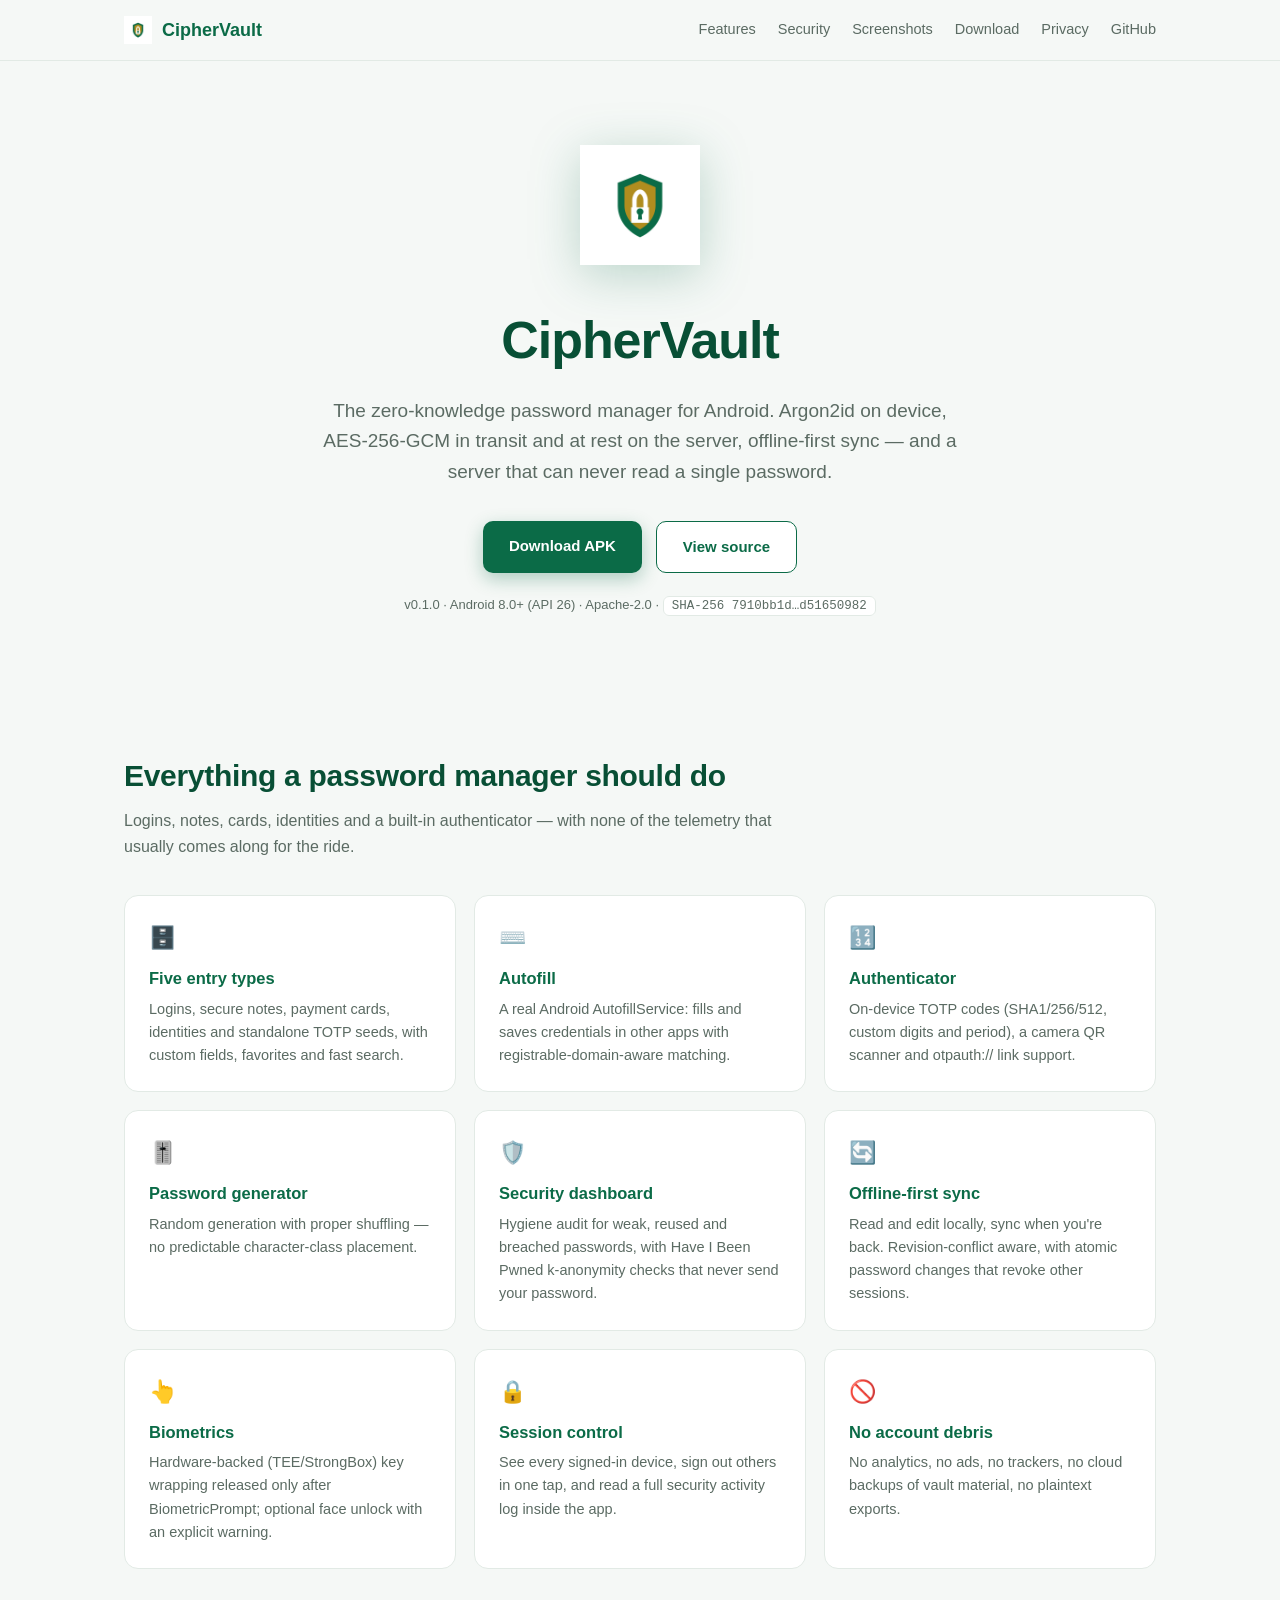
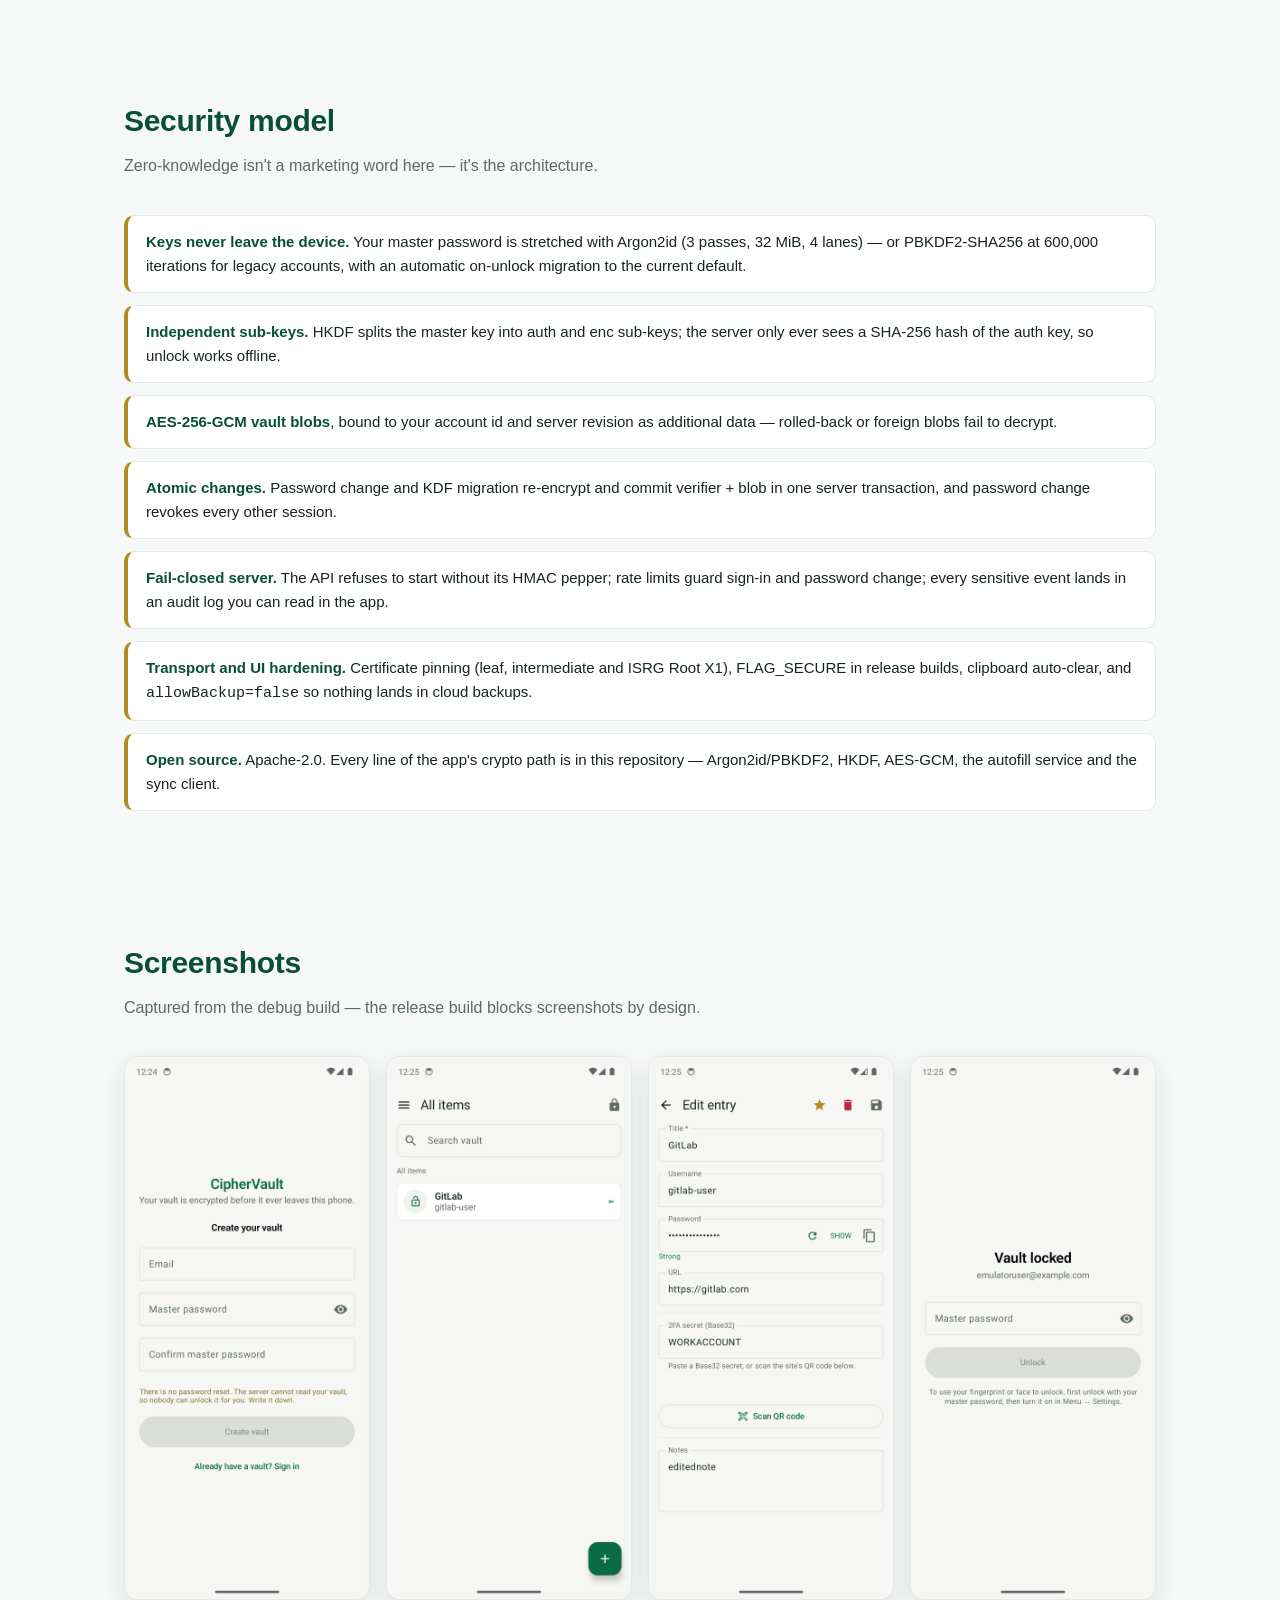
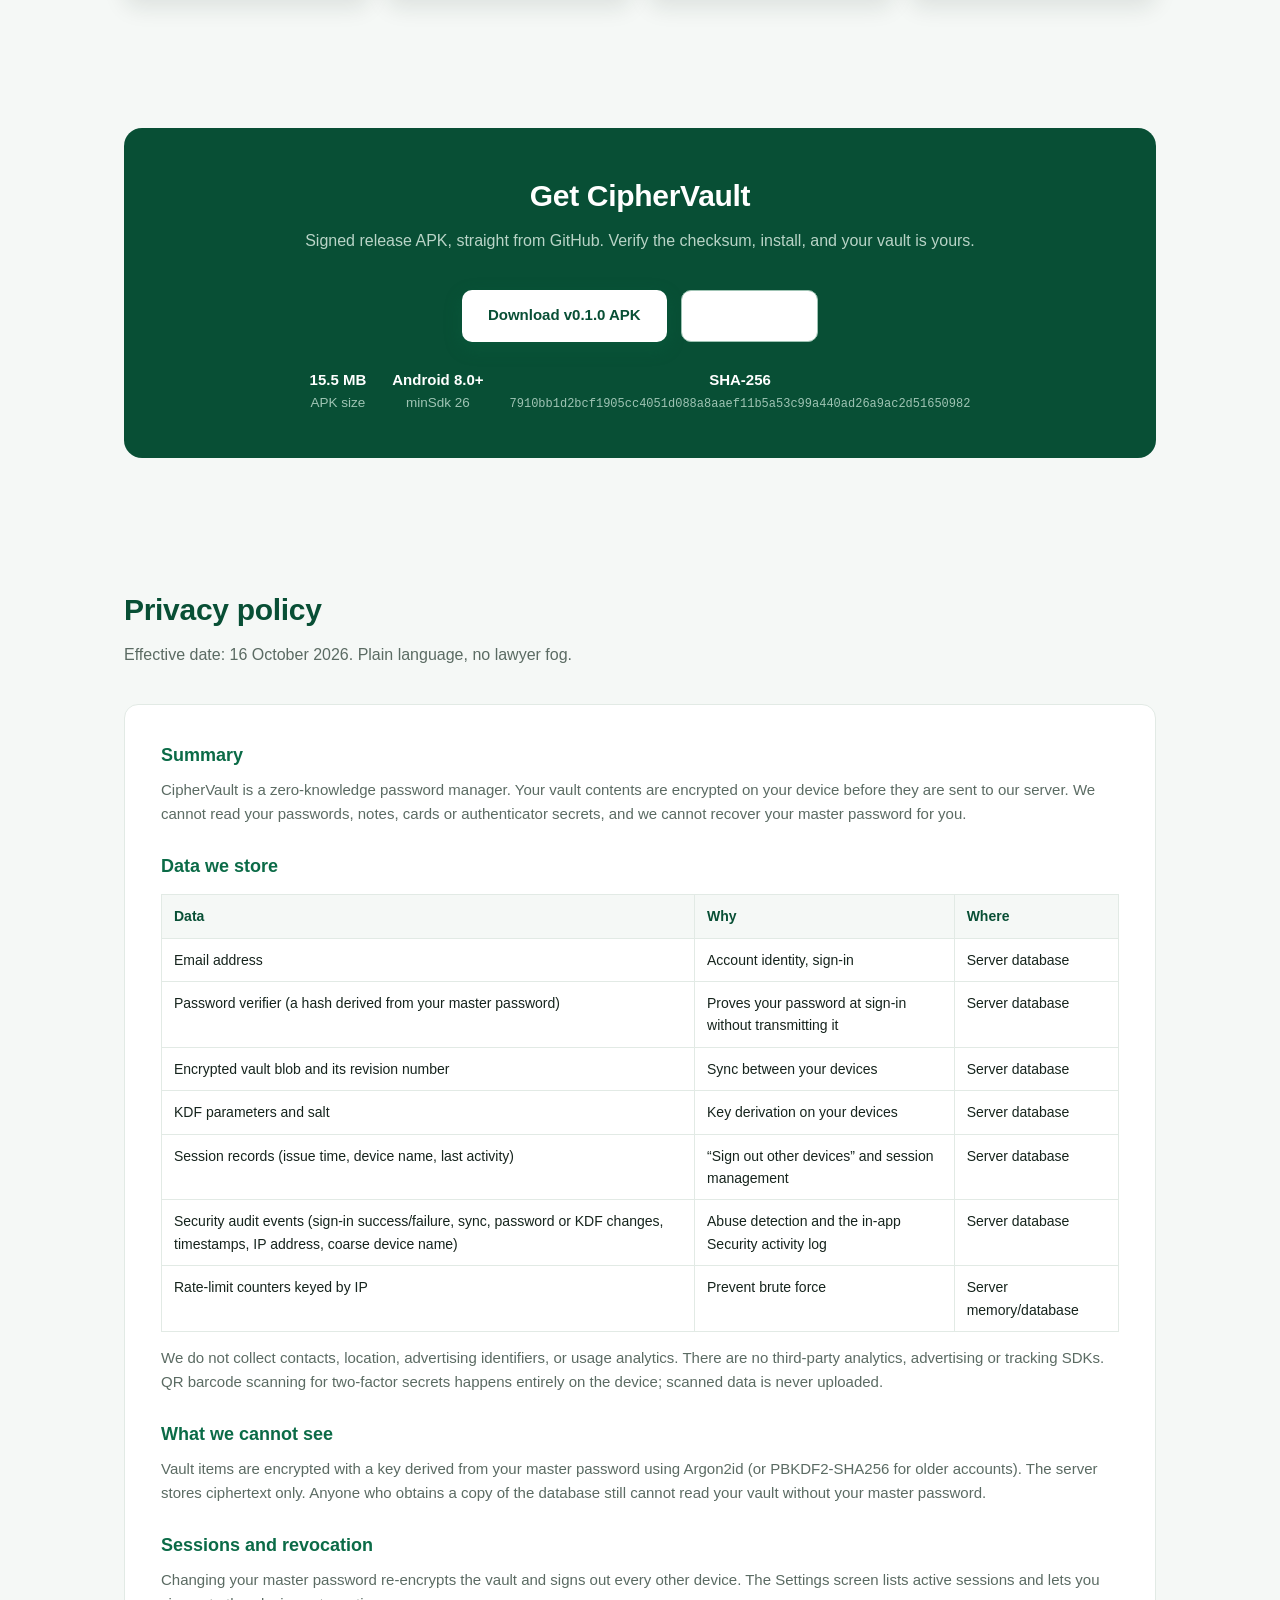
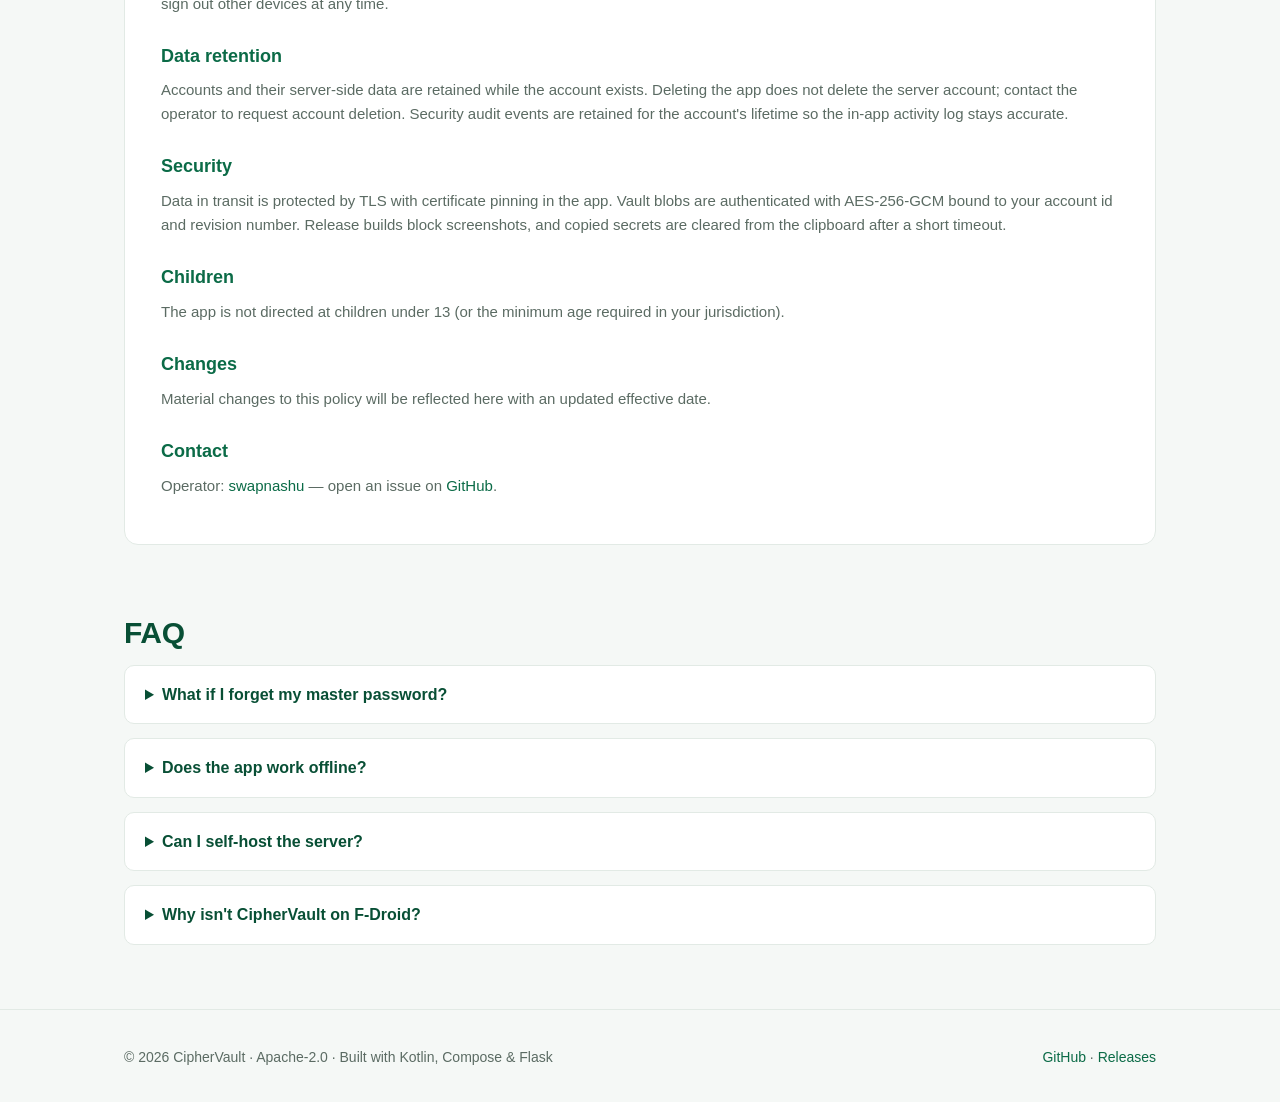
==== docs/index.html @ 3b617787 "CipherVault v0.1.0 — zero-knowledge password manager for Android (app source, store metadata, websit" ====
<!DOCTYPE html>
<html lang="en">
<head>
<meta charset="UTF-8">
<meta name="viewport" content="width=device-width, initial-scale=1.0">
<title>CipherVault — Zero-knowledge password manager</title>
<meta name="description" content="CipherVault is a zero-knowledge password manager for Android. Argon2id, AES-256-GCM, offline-first sync, TOTP authenticator and autofill. Open source, Apache-2.0.">
<style>
  :root{
    --green:#0B6B47; --green-dark:#084F35; --gold:#B08D1F;
    --ink:#16241D; --muted:#5B6B63; --bg:#F5F8F6; --card:#FFFFFF;
    --border:#E2EAE5; --radius:14px;
  }
  *{box-sizing:border-box;margin:0;padding:0}
  html{scroll-behavior:smooth}
  body{font-family:-apple-system,BlinkMacSystemFont,"Segoe UI",Roboto,Helvetica,Arial,sans-serif;
       color:var(--ink);background:var(--bg);line-height:1.6}
  a{color:var(--green);text-decoration:none}
  a:hover{text-decoration:underline}
  .wrap{max-width:1080px;margin:0 auto;padding:0 24px}

  nav{position:sticky;top:0;background:rgba(245,248,246,.92);backdrop-filter:blur(8px);
      border-bottom:1px solid var(--border);z-index:10}
  nav .wrap{display:flex;align-items:center;gap:28px;height:60px}
  nav .brand{display:flex;align-items:center;gap:10px;font-weight:700;color:var(--green);font-size:18px}
  nav .brand img{width:28px;height:28px}
  nav .links{display:flex;gap:22px;margin-left:auto;font-size:14.5px}
  nav .links a{color:var(--muted);font-weight:500}
  nav .links a:hover{color:var(--green);text-decoration:none}

  .hero{padding:84px 0 72px;text-align:center}
  .hero img.icon{width:120px;height:120px;margin-bottom:26px;filter:drop-shadow(0 10px 24px rgba(11,107,71,.25))}
  .hero h1{font-size:clamp(34px,5vw,52px);letter-spacing:-.02em;color:var(--green-dark);margin-bottom:14px}
  .hero p.lead{font-size:19px;color:var(--muted);max-width:640px;margin:0 auto 34px}
  .btns{display:flex;gap:14px;justify-content:center;flex-wrap:wrap}
  .btn{display:inline-block;padding:13px 26px;border-radius:10px;font-weight:600;font-size:15px}
  .btn:hover{text-decoration:none;transform:translateY(-1px)}
  .btn-primary{background:var(--green);color:#fff;box-shadow:0 6px 18px rgba(11,107,71,.30)}
  .btn-primary:hover{background:var(--green-dark)}
  .btn-ghost{background:#fff;color:var(--green);border:1.5px solid var(--green)}
  .badges{margin-top:22px;font-size:13px;color:var(--muted)}
  .badges code{background:#fff;border:1px solid var(--border);border-radius:6px;padding:2px 8px;font-size:12.5px}

  section{padding:64px 0}
  section h2{font-size:30px;letter-spacing:-.01em;margin-bottom:8px;color:var(--green-dark)}
  section .sub{color:var(--muted);margin-bottom:36px;max-width:680px}

  .grid{display:grid;grid-template-columns:repeat(auto-fit,minmax(280px,1fr));gap:18px}
  .card{background:var(--card);border:1px solid var(--border);border-radius:var(--radius);padding:24px}
  .card h3{font-size:16.5px;margin-bottom:6px;color:var(--green)}
  .card p{font-size:14.5px;color:var(--muted)}
  .card .ico{font-size:22px;margin-bottom:10px;display:block}

  .sec-list{list-style:none;display:grid;gap:12px}
  .sec-list li{background:var(--card);border:1px solid var(--border);border-left:4px solid var(--gold);
               border-radius:10px;padding:14px 18px;font-size:15px}
  .sec-list li strong{color:var(--green-dark)}

  .shots{display:grid;grid-template-columns:repeat(auto-fit,minmax(200px,1fr));gap:16px}
  .shots img{width:100%;border-radius:var(--radius);border:1px solid var(--border);
             box-shadow:0 8px 22px rgba(22,36,29,.10);background:#fff}

  .dl{background:var(--green-dark);color:#EAF4EF;border-radius:18px;padding:44px;text-align:center}
  .dl h2{color:#fff}
  .dl .sub{color:#B9D4C7;margin-left:auto;margin-right:auto}
  .dl .meta{display:flex;gap:26px;justify-content:center;flex-wrap:wrap;margin-top:26px;
            font-size:13.5px;color:#9FC4B4}
  .dl .meta b{display:block;color:#fff;font-size:15px}
  .dl code{word-break:break-all;font-size:12px;color:#9FC4B4}

  .privacy{background:var(--card);border:1px solid var(--border);border-radius:var(--radius);
           padding:36px;font-size:15px}
  .privacy h3{color:var(--green);margin:26px 0 8px;font-size:18px}
  .privacy h3:first-child{margin-top:0}
  .privacy p{color:var(--muted);margin-bottom:10px}
  .privacy table{width:100%;border-collapse:collapse;margin:14px 0;font-size:14px}
  .privacy th,.privacy td{border:1px solid var(--border);padding:10px 12px;text-align:left;vertical-align:top}
  .privacy th{background:var(--bg);color:var(--green-dark)}

  .faq{display:grid;gap:14px}
  .faq details{background:var(--card);border:1px solid var(--border);border-radius:10px;padding:16px 20px}
  .faq summary{font-weight:600;cursor:pointer;color:var(--green-dark)}
  .faq p{margin-top:10px;color:var(--muted);font-size:14.5px}

  footer{border-top:1px solid var(--border);padding:36px 0;font-size:14px;color:var(--muted)}
  footer .wrap{display:flex;flex-wrap:wrap;gap:12px;align-items:center;justify-content:space-between}
</style>
</head>
<body>

<nav>
  <div class="wrap">
    <a class="brand" href="#top"><img src="images/icon.png" alt="">CipherVault</a>
    <div class="links">
      <a href="#features">Features</a>
      <a href="#security">Security</a>
      <a href="#screenshots">Screenshots</a>
      <a href="#download">Download</a>
      <a href="#privacy">Privacy</a>
      <a href="https://github.com/swapnashu/ciphervault">GitHub</a>
    </div>
  </div>
</nav>

<header class="hero" id="top">
  <div class="wrap">
    <img class="icon" src="images/icon.png" alt="CipherVault icon">
    <h1>CipherVault</h1>
    <p class="lead">The zero-knowledge password manager for Android.
    Argon2id on device, AES-256-GCM in transit and at rest on the server,
    offline-first sync — and a server that can never read a single password.</p>
    <div class="btns">
      <a class="btn btn-primary" href="https://github.com/swapnashu/ciphervault/releases/latest">Download APK</a>
      <a class="btn btn-ghost" href="https://github.com/swapnashu/ciphervault">View source</a>
    </div>
    <p class="badges">v0.1.0 · Android 8.0+ (API 26) · Apache-2.0 ·
      <code>SHA-256 7910bb1d…d51650982</code></p>
  </div>
</header>

<section id="features">
  <div class="wrap">
    <h2>Everything a password manager should do</h2>
    <p class="sub">Logins, notes, cards, identities and a built-in authenticator —
    with none of the telemetry that usually comes along for the ride.</p>
    <div class="grid">
      <div class="card"><span class="ico">🗄️</span><h3>Five entry types</h3>
        <p>Logins, secure notes, payment cards, identities and standalone TOTP seeds, with custom fields, favorites and fast search.</p></div>
      <div class="card"><span class="ico">⌨️</span><h3>Autofill</h3>
        <p>A real Android AutofillService: fills and saves credentials in other apps with registrable-domain-aware matching.</p></div>
      <div class="card"><span class="ico">🔢</span><h3>Authenticator</h3>
        <p>On-device TOTP codes (SHA1/256/512, custom digits and period), a camera QR scanner and otpauth:// link support.</p></div>
      <div class="card"><span class="ico">🎚️</span><h3>Password generator</h3>
        <p>Random generation with proper shuffling — no predictable character-class placement.</p></div>
      <div class="card"><span class="ico">🛡️</span><h3>Security dashboard</h3>
        <p>Hygiene audit for weak, reused and breached passwords, with Have I Been Pwned k-anonymity checks that never send your password.</p></div>
      <div class="card"><span class="ico">🔄</span><h3>Offline-first sync</h3>
        <p>Read and edit locally, sync when you're back. Revision-conflict aware, with atomic password changes that revoke other sessions.</p></div>
      <div class="card"><span class="ico">👆</span><h3>Biometrics</h3>
        <p>Hardware-backed (TEE/StrongBox) key wrapping released only after BiometricPrompt; optional face unlock with an explicit warning.</p></div>
      <div class="card"><span class="ico">🔒</span><h3>Session control</h3>
        <p>See every signed-in device, sign out others in one tap, and read a full security activity log inside the app.</p></div>
      <div class="card"><span class="ico">🚫</span><h3>No account debris</h3>
        <p>No analytics, no ads, no trackers, no cloud backups of vault material, no plaintext exports.</p></div>
    </div>
  </div>
</section>

<section id="security">
  <div class="wrap">
    <h2>Security model</h2>
    <p class="sub">Zero-knowledge isn't a marketing word here — it's the architecture.</p>
    <ul class="sec-list">
      <li><strong>Keys never leave the device.</strong> Your master password is stretched with Argon2id (3 passes, 32&nbsp;MiB, 4 lanes) — or PBKDF2-SHA256 at 600,000 iterations for legacy accounts, with an automatic on-unlock migration to the current default.</li>
      <li><strong>Independent sub-keys.</strong> HKDF splits the master key into auth and enc sub-keys; the server only ever sees a SHA-256 hash of the auth key, so unlock works offline.</li>
      <li><strong>AES-256-GCM vault blobs</strong>, bound to your account id and server revision as additional data — rolled-back or foreign blobs fail to decrypt.</li>
      <li><strong>Atomic changes.</strong> Password change and KDF migration re-encrypt and commit verifier + blob in one server transaction, and password change revokes every other session.</li>
      <li><strong>Fail-closed server.</strong> The API refuses to start without its HMAC pepper; rate limits guard sign-in and password change; every sensitive event lands in an audit log you can read in the app.</li>
      <li><strong>Transport and UI hardening.</strong> Certificate pinning (leaf, intermediate and ISRG Root X1), FLAG_SECURE in release builds, clipboard auto-clear, and <code>allowBackup=false</code> so nothing lands in cloud backups.</li>
      <li><strong>Open source.</strong> Apache-2.0. Every line of the app's crypto path is in
      this repository — Argon2id/PBKDF2, HKDF, AES-GCM, the autofill service and the sync client.</li>
    </ul>
  </div>
</section>

<section id="screenshots">
  <div class="wrap">
    <h2>Screenshots</h2>
    <p class="sub">Captured from the debug build — the release build blocks screenshots by design.</p>
    <div class="shots">
      <img src="images/shot-1.png" alt="Vault list">
      <img src="images/shot-2.png" alt="Entry editor">
      <img src="images/shot-3.png" alt="Authenticator">
      <img src="images/shot-4.png" alt="Security dashboard">
    </div>
  </div>
</section>

<section id="download">
  <div class="wrap">
    <div class="dl">
      <h2>Get CipherVault</h2>
      <p class="sub">Signed release APK, straight from GitHub. Verify the checksum, install, and your vault is yours.</p>
      <div class="btns">
        <a class="btn btn-primary" style="background:#fff;color:var(--green-dark)"
           href="https://github.com/swapnashu/ciphervault/releases/latest/download/CipherVault-0.1.0-release.apk">Download v0.1.0 APK</a>
        <a class="btn btn-ghost" style="border-color:#9FC4B4;color:#fff"
           href="https://github.com/swapnashu/ciphervault/releases">All releases</a>
      </div>
      <div class="meta">
        <div><b>15.5 MB</b>APK size</div>
        <div><b>Android 8.0+</b>minSdk 26</div>
        <div><b>SHA-256</b><code>7910bb1d2bcf1905cc4051d088a8aaef11b5a53c99a440ad26a9ac2d51650982</code></div>
      </div>
    </div>
  </div>
</section>

<section id="privacy">
  <div class="wrap">
    <h2>Privacy policy</h2>
    <p class="sub">Effective date: 16 October 2026. Plain language, no lawyer fog.</p>
    <div class="privacy">
      <h3>Summary</h3>
      <p>CipherVault is a zero-knowledge password manager. Your vault contents are encrypted on your
      device before they are sent to our server. We cannot read your passwords, notes, cards or
      authenticator secrets, and we cannot recover your master password for you.</p>

      <h3>Data we store</h3>
      <table>
        <tr><th>Data</th><th>Why</th><th>Where</th></tr>
        <tr><td>Email address</td><td>Account identity, sign-in</td><td>Server database</td></tr>
        <tr><td>Password verifier (a hash derived from your master password)</td><td>Proves your password at sign-in without transmitting it</td><td>Server database</td></tr>
        <tr><td>Encrypted vault blob and its revision number</td><td>Sync between your devices</td><td>Server database</td></tr>
        <tr><td>KDF parameters and salt</td><td>Key derivation on your devices</td><td>Server database</td></tr>
        <tr><td>Session records (issue time, device name, last activity)</td><td>“Sign out other devices” and session management</td><td>Server database</td></tr>
        <tr><td>Security audit events (sign-in success/failure, sync, password or KDF changes, timestamps, IP address, coarse device name)</td><td>Abuse detection and the in-app Security activity log</td><td>Server database</td></tr>
        <tr><td>Rate-limit counters keyed by IP</td><td>Prevent brute force</td><td>Server memory/database</td></tr>
      </table>
      <p>We do not collect contacts, location, advertising identifiers, or usage analytics. There are
      no third-party analytics, advertising or tracking SDKs. QR barcode scanning for two-factor
      secrets happens entirely on the device; scanned data is never uploaded.</p>

      <h3>What we cannot see</h3>
      <p>Vault items are encrypted with a key derived from your master password using Argon2id (or
      PBKDF2-SHA256 for older accounts). The server stores ciphertext only. Anyone who obtains a copy
      of the database still cannot read your vault without your master password.</p>

      <h3>Sessions and revocation</h3>
      <p>Changing your master password re-encrypts the vault and signs out every other device. The
      Settings screen lists active sessions and lets you sign out other devices at any time.</p>

      <h3>Data retention</h3>
      <p>Accounts and their server-side data are retained while the account exists. Deleting the app
      does not delete the server account; contact the operator to request account deletion. Security
      audit events are retained for the account's lifetime so the in-app activity log stays accurate.</p>

      <h3>Security</h3>
      <p>Data in transit is protected by TLS with certificate pinning in the app. Vault blobs are
      authenticated with AES-256-GCM bound to your account id and revision number. Release builds
      block screenshots, and copied secrets are cleared from the clipboard after a short timeout.</p>

      <h3>Children</h3>
      <p>The app is not directed at children under 13 (or the minimum age required in your jurisdiction).</p>

      <h3>Changes</h3>
      <p>Material changes to this policy will be reflected here with an updated effective date.</p>

      <h3>Contact</h3>
      <p>Operator: <a href="https://github.com/swapnashu">swapnashu</a> —
      open an issue on <a href="https://github.com/swapnashu/ciphervault">GitHub</a>.</p>
    </div>
  </div>
</section>

<section id="faq" style="padding-top:0">
  <div class="wrap">
    <h2>FAQ</h2>
    <div class="faq">
      <details>
        <summary>What if I forget my master password?</summary>
        <p>Nobody can recover it — including us. That is the direct consequence of a server that
        cannot decrypt your vault. Write your master password down and store it somewhere physical.</p>
      </details>
      <details>
        <summary>Does the app work offline?</summary>
        <p>Yes. Unlocking and reading your vault are fully offline; changes sync when you're back online.</p>
      </details>
      <details>
        <summary>Can I self-host the server?</summary>
        <p>The Android app is fully open source in this repository. Hosted accounts use the
        CipherVault sync API operated by the project; the app talks to any compatible endpoint.</p>
      </details>
      <details>
        <summary>Why isn't CipherVault on F-Droid?</summary>
        <p>F-Droid's anti-features policy rejects the ML Kit on-device barcode model used for QR
        scanning. The core vault contains no third-party SDKs.</p>
      </details>
    </div>
  </div>
</section>

<footer>
  <div class="wrap">
    <span>© 2026 CipherVault · Apache-2.0 · Built with Kotlin, Compose &amp; Flask</span>
    <span><a href="https://github.com/swapnashu/ciphervault">GitHub</a> ·
          <a href="https://github.com/swapnashu/ciphervault/releases">Releases</a></span>
  </div>
</footer>

</body>
</html>
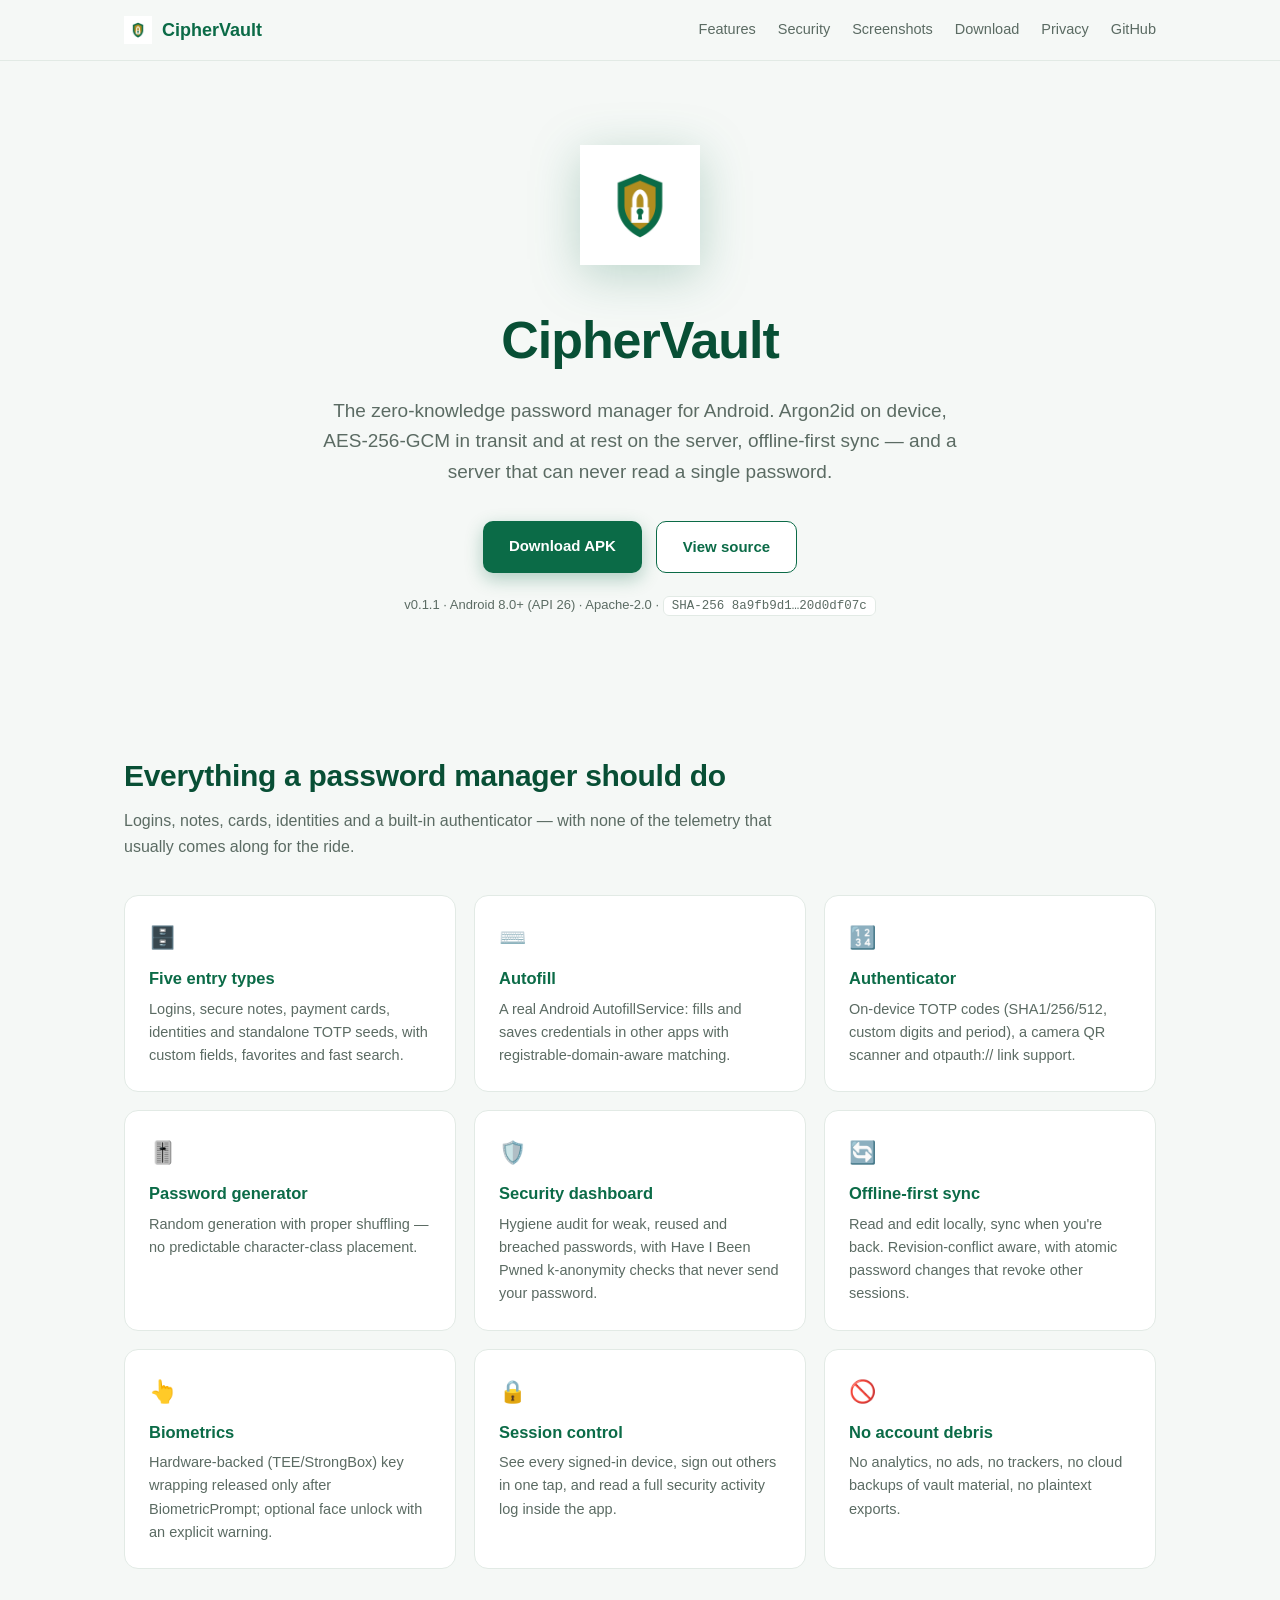
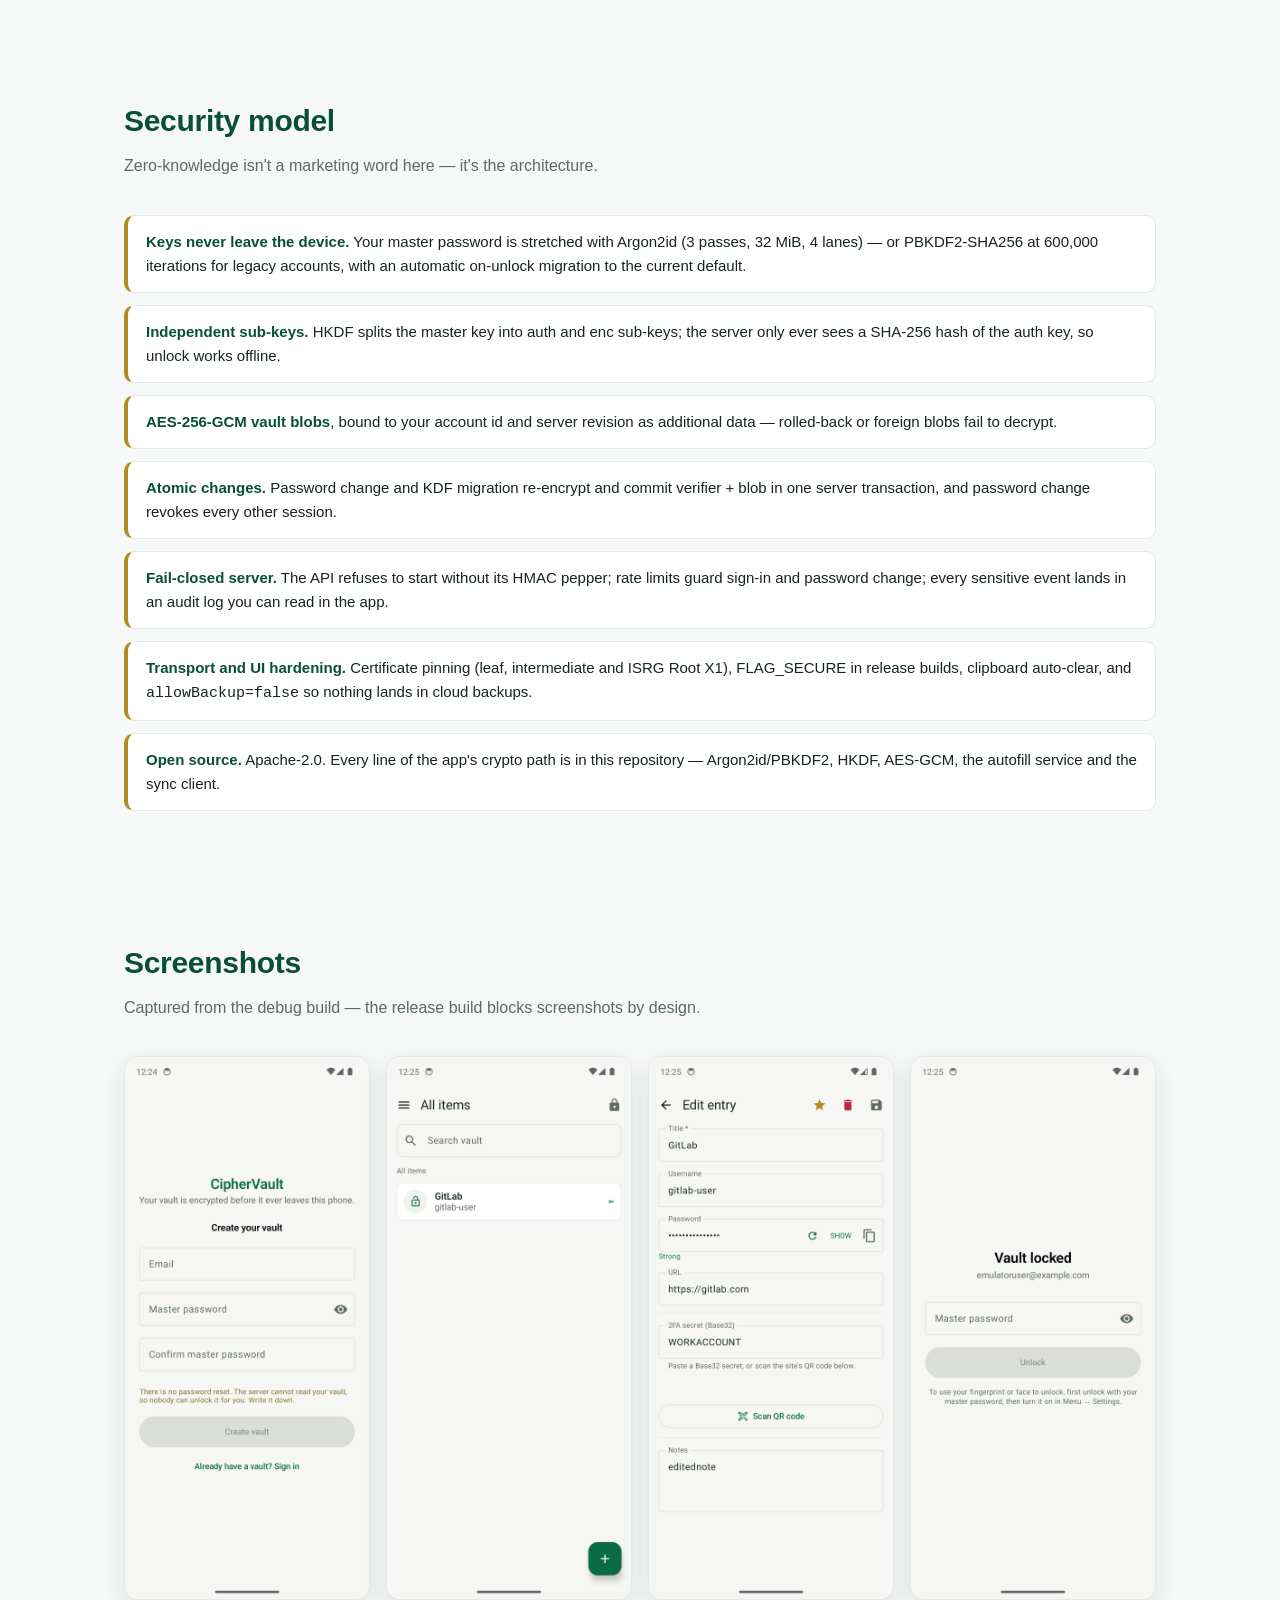
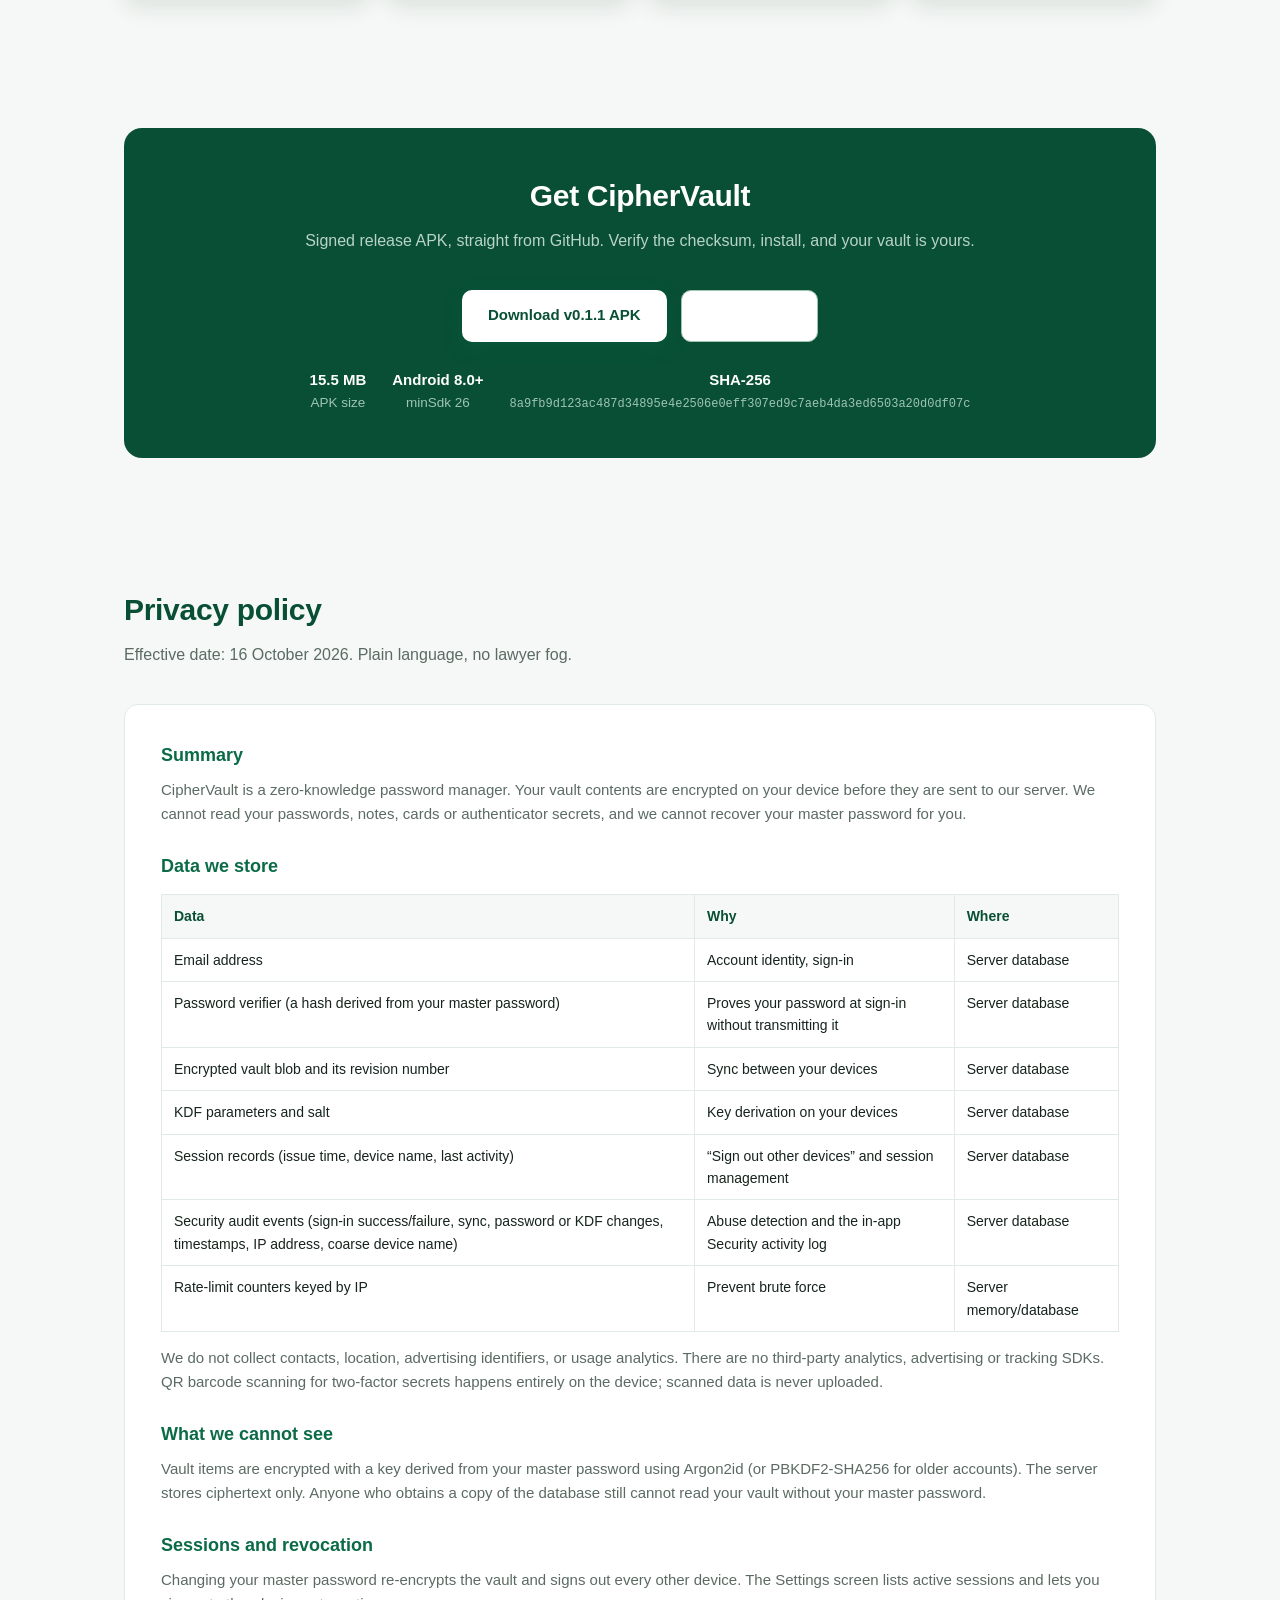
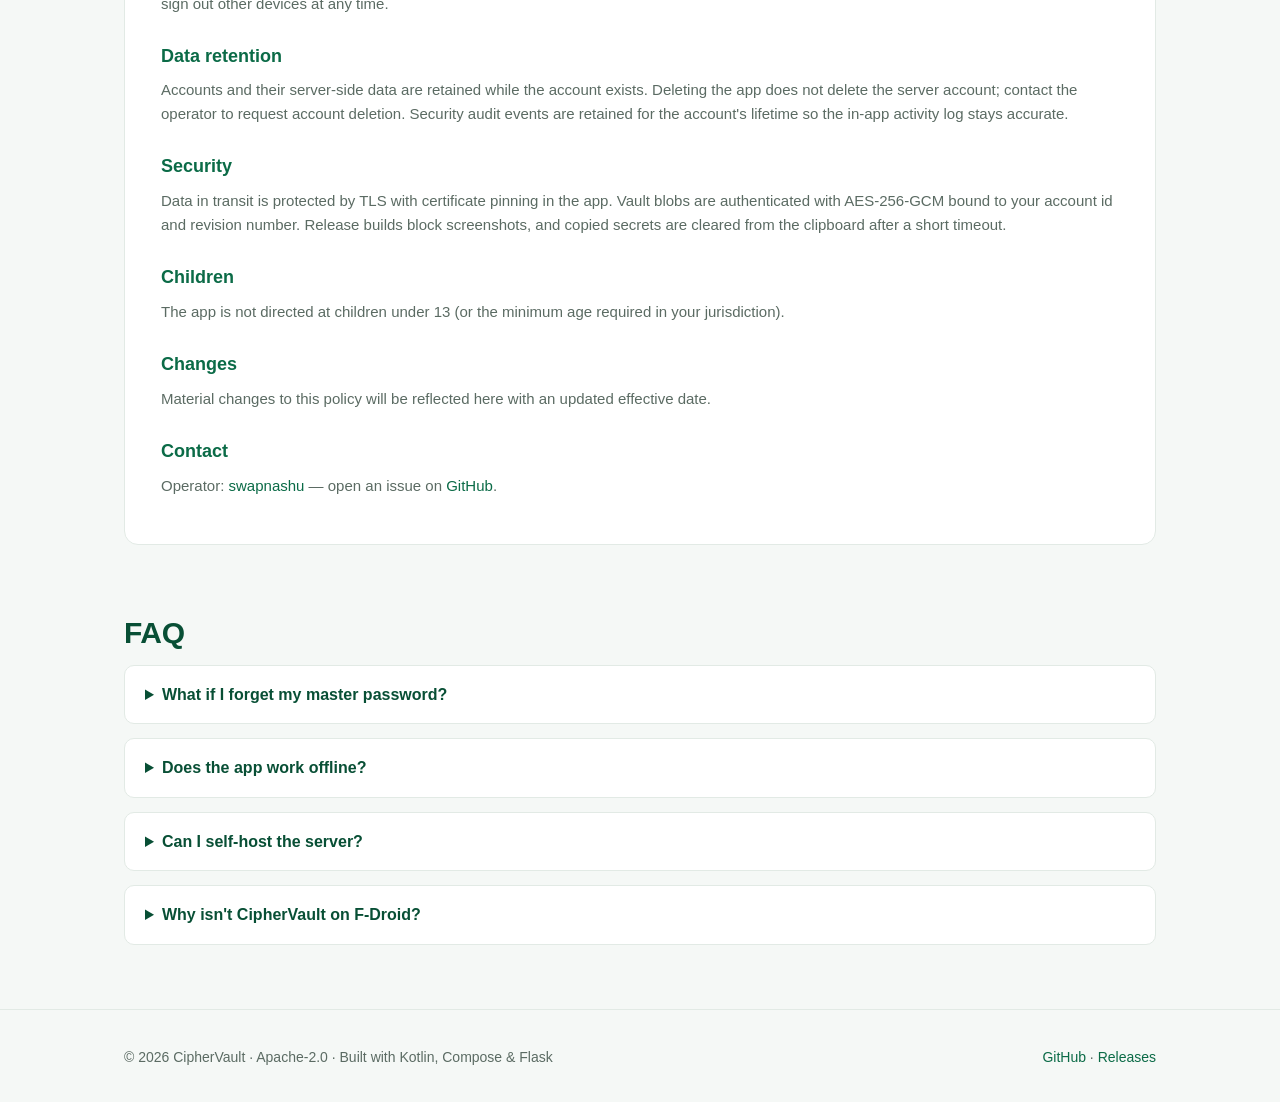
==== commit abce94d4: "v0.1.1: register with PBKDF2 defaults against pre-Argon2 servers New registrations probed /health fi" ====
--- a/docs/index.html
+++ b/docs/index.html
@@ -113,8 +113,8 @@
       <a class="btn btn-primary" href="https://github.com/swapnashu/ciphervault/releases/latest">Download APK</a>
       <a class="btn btn-ghost" href="https://github.com/swapnashu/ciphervault">View source</a>
     </div>
-    <p class="badges">v0.1.0 · Android 8.0+ (API 26) · Apache-2.0 ·
-      <code>SHA-256 7910bb1d…d51650982</code></p>
+    <p class="badges">v0.1.1 · Android 8.0+ (API 26) · Apache-2.0 ·
+      <code>SHA-256 8a9fb9d1…20d0df07c</code></p>
   </div>
 </header>
 
@@ -183,14 +183,14 @@
       <p class="sub">Signed release APK, straight from GitHub. Verify the checksum, install, and your vault is yours.</p>
       <div class="btns">
         <a class="btn btn-primary" style="background:#fff;color:var(--green-dark)"
-           href="https://github.com/swapnashu/ciphervault/releases/latest/download/CipherVault-0.1.0-release.apk">Download v0.1.0 APK</a>
+           href="https://github.com/swapnashu/ciphervault/releases/latest/download/CipherVault-0.1.1-release.apk">Download v0.1.1 APK</a>
         <a class="btn btn-ghost" style="border-color:#9FC4B4;color:#fff"
            href="https://github.com/swapnashu/ciphervault/releases">All releases</a>
       </div>
       <div class="meta">
         <div><b>15.5 MB</b>APK size</div>
         <div><b>Android 8.0+</b>minSdk 26</div>
-        <div><b>SHA-256</b><code>7910bb1d2bcf1905cc4051d088a8aaef11b5a53c99a440ad26a9ac2d51650982</code></div>
+        <div><b>SHA-256</b><code>8a9fb9d123ac487d34895e4e2506e0eff307ed9c7aeb4da3ed6503a20d0df07c</code></div>
       </div>
     </div>
   </div>
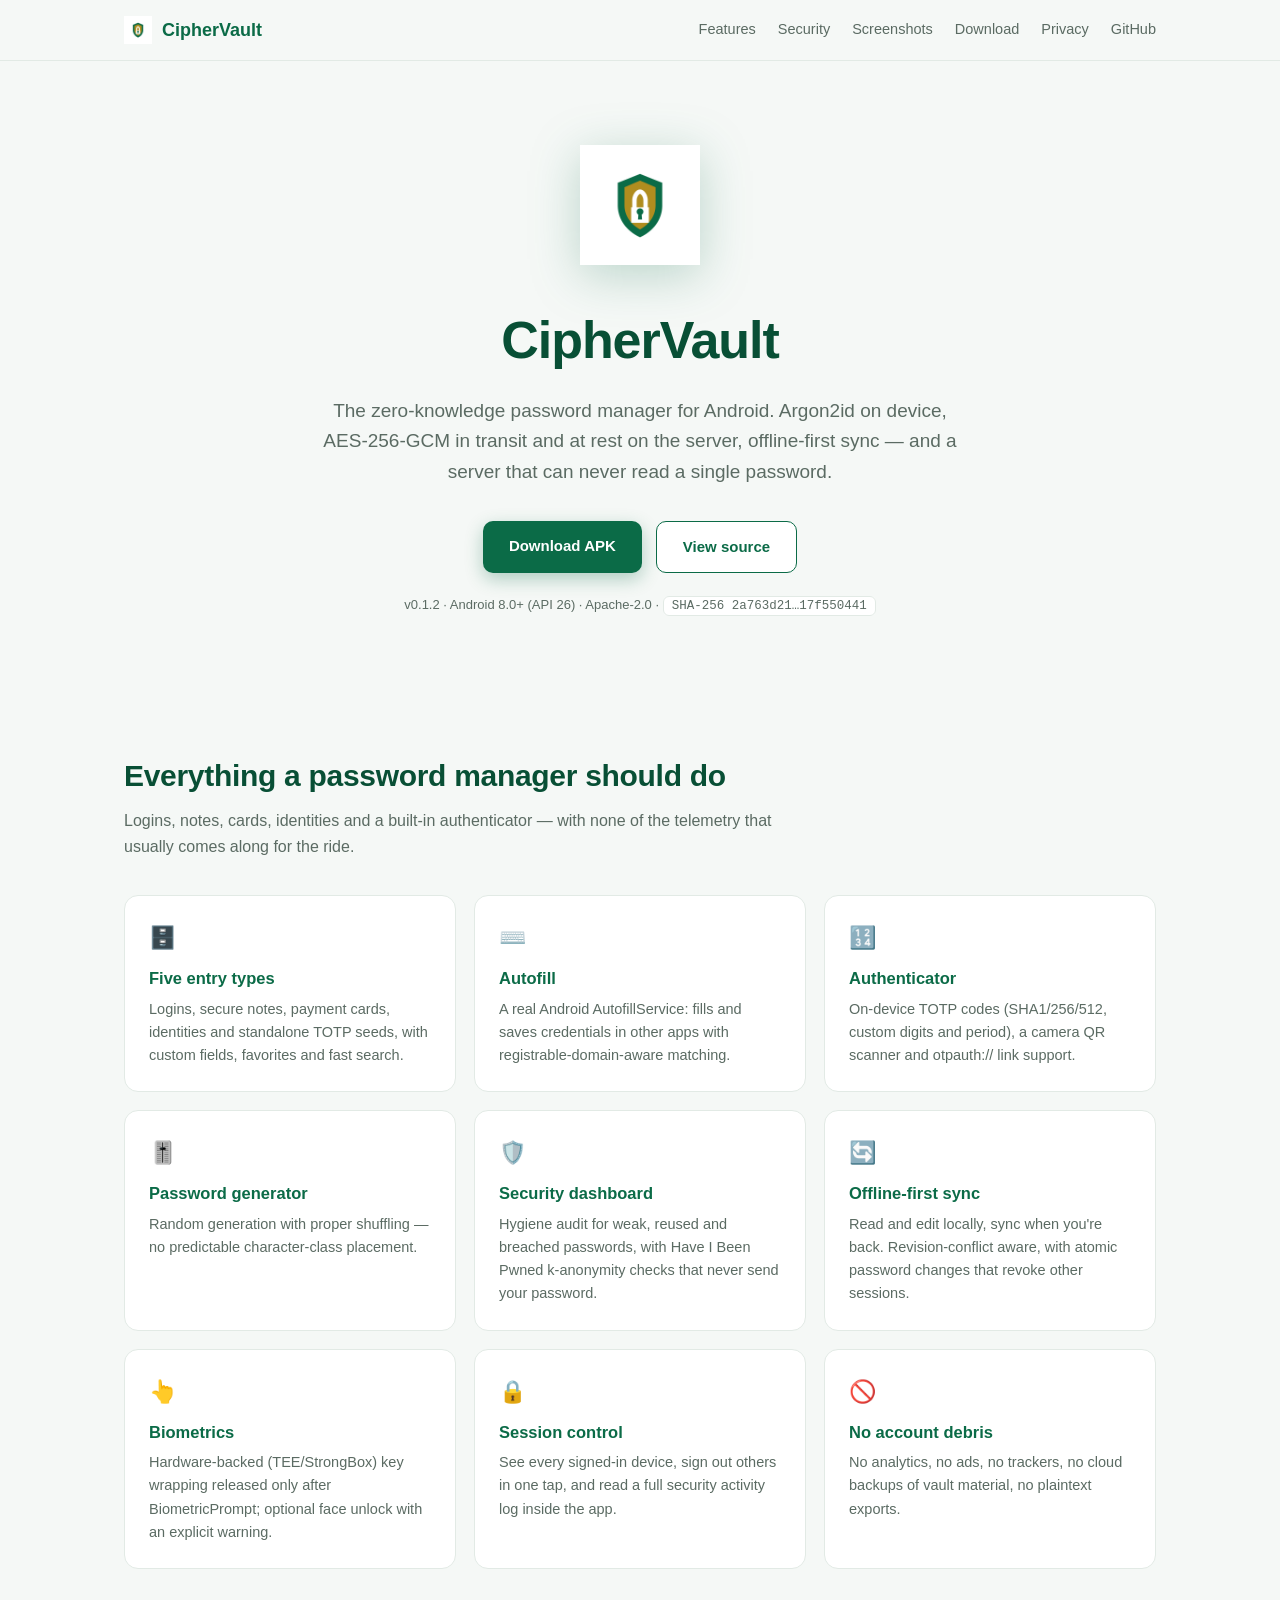
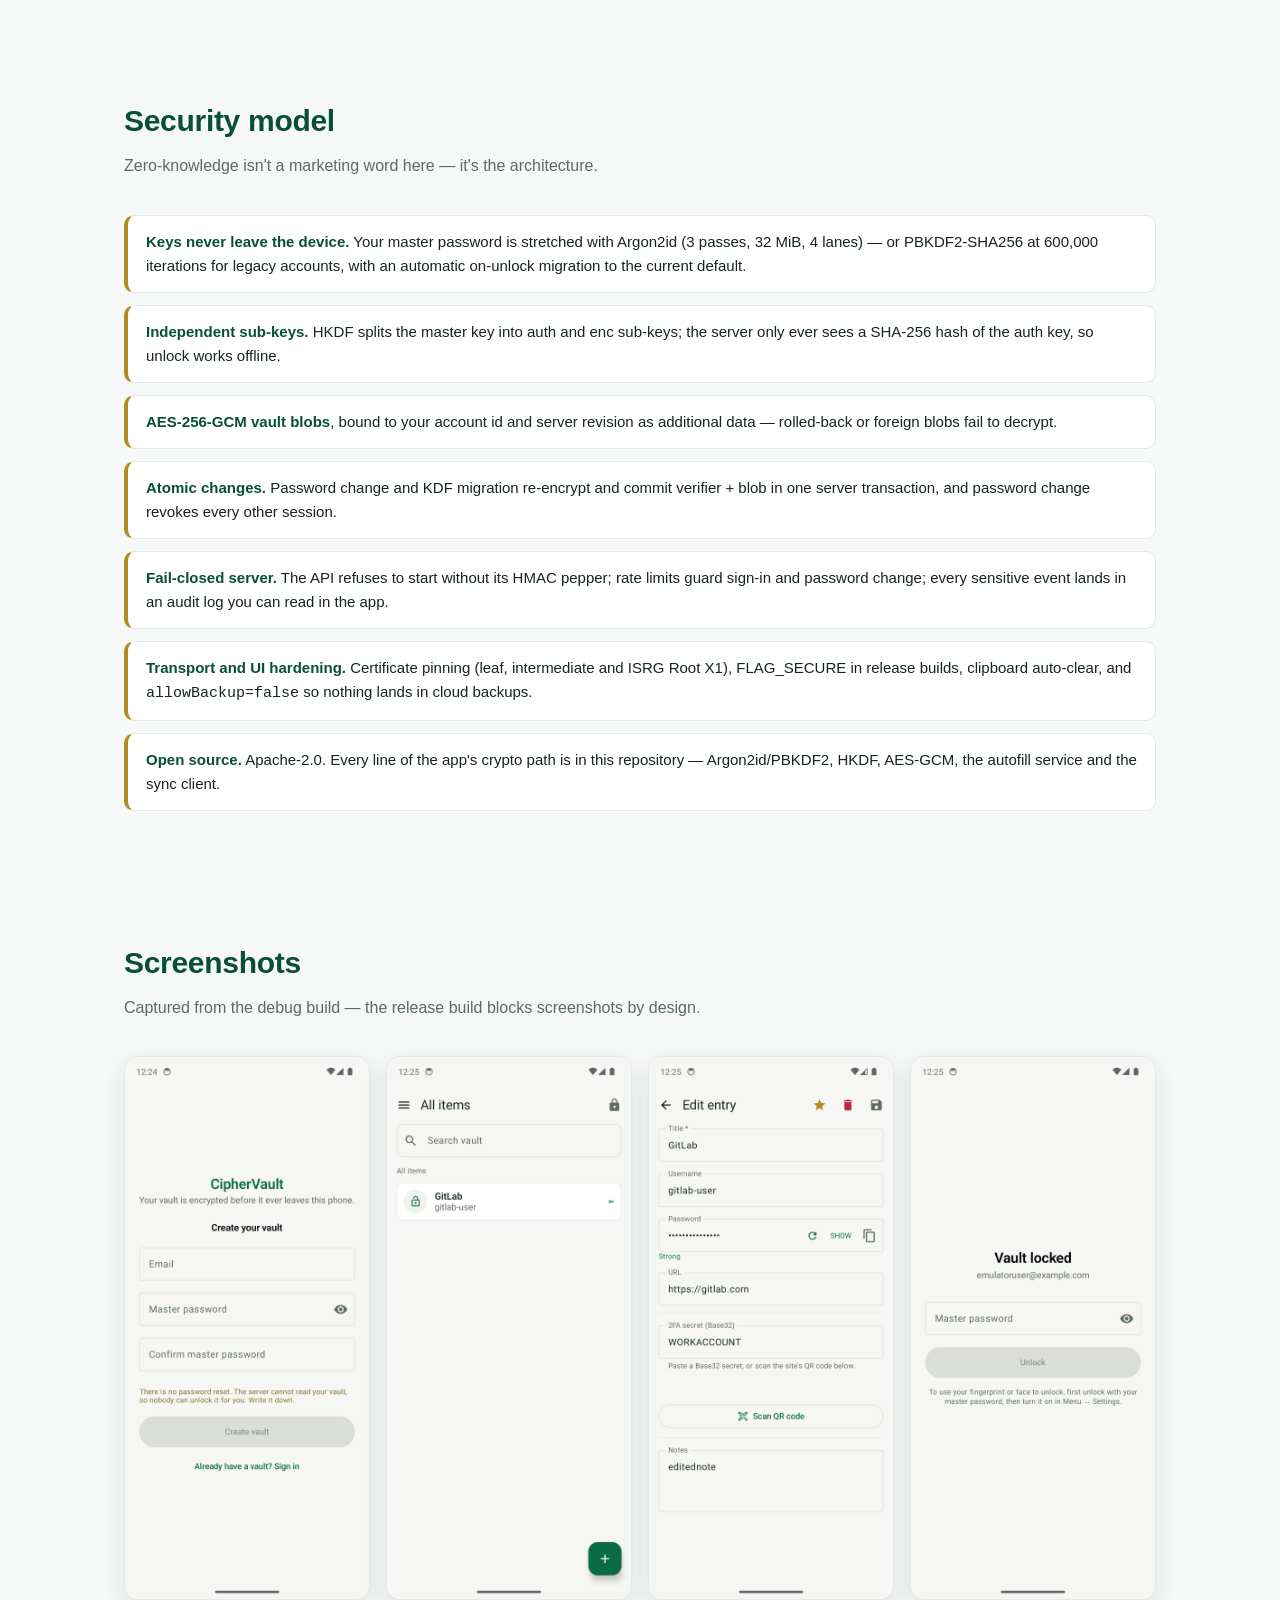
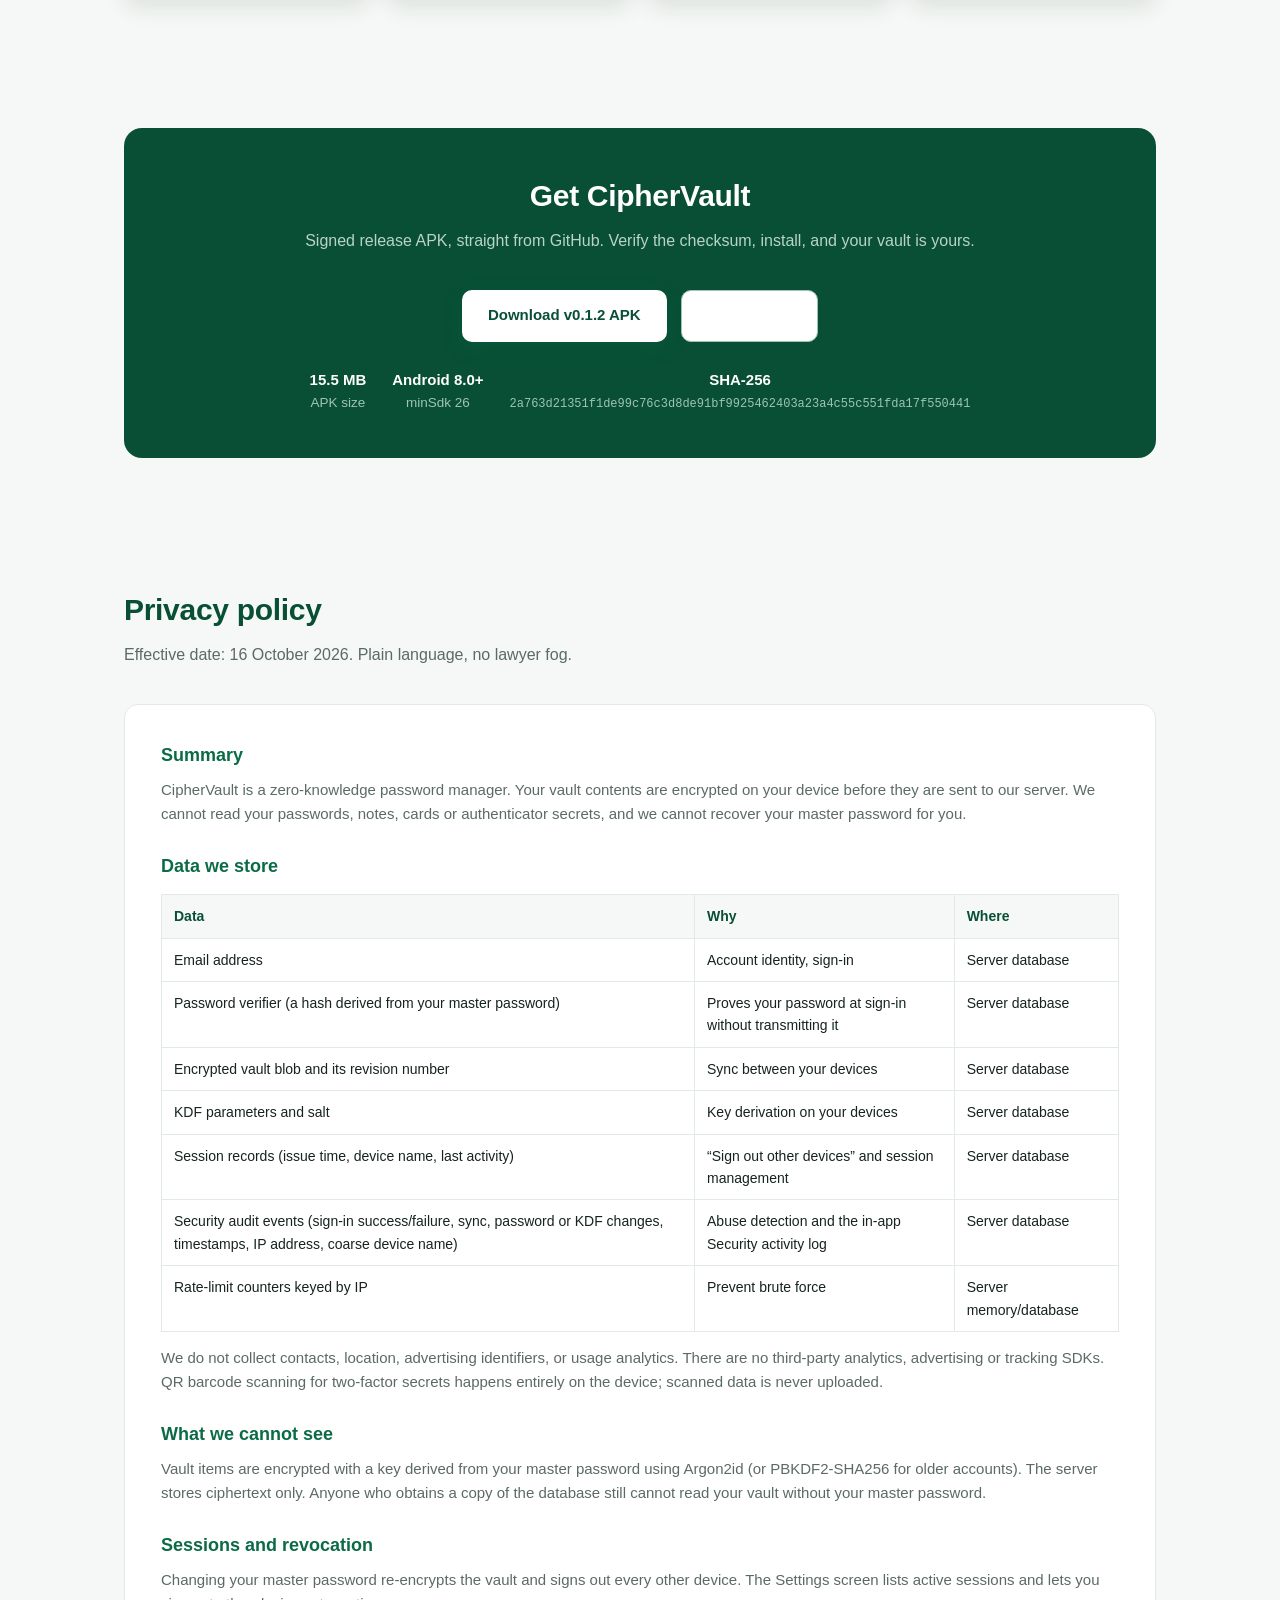
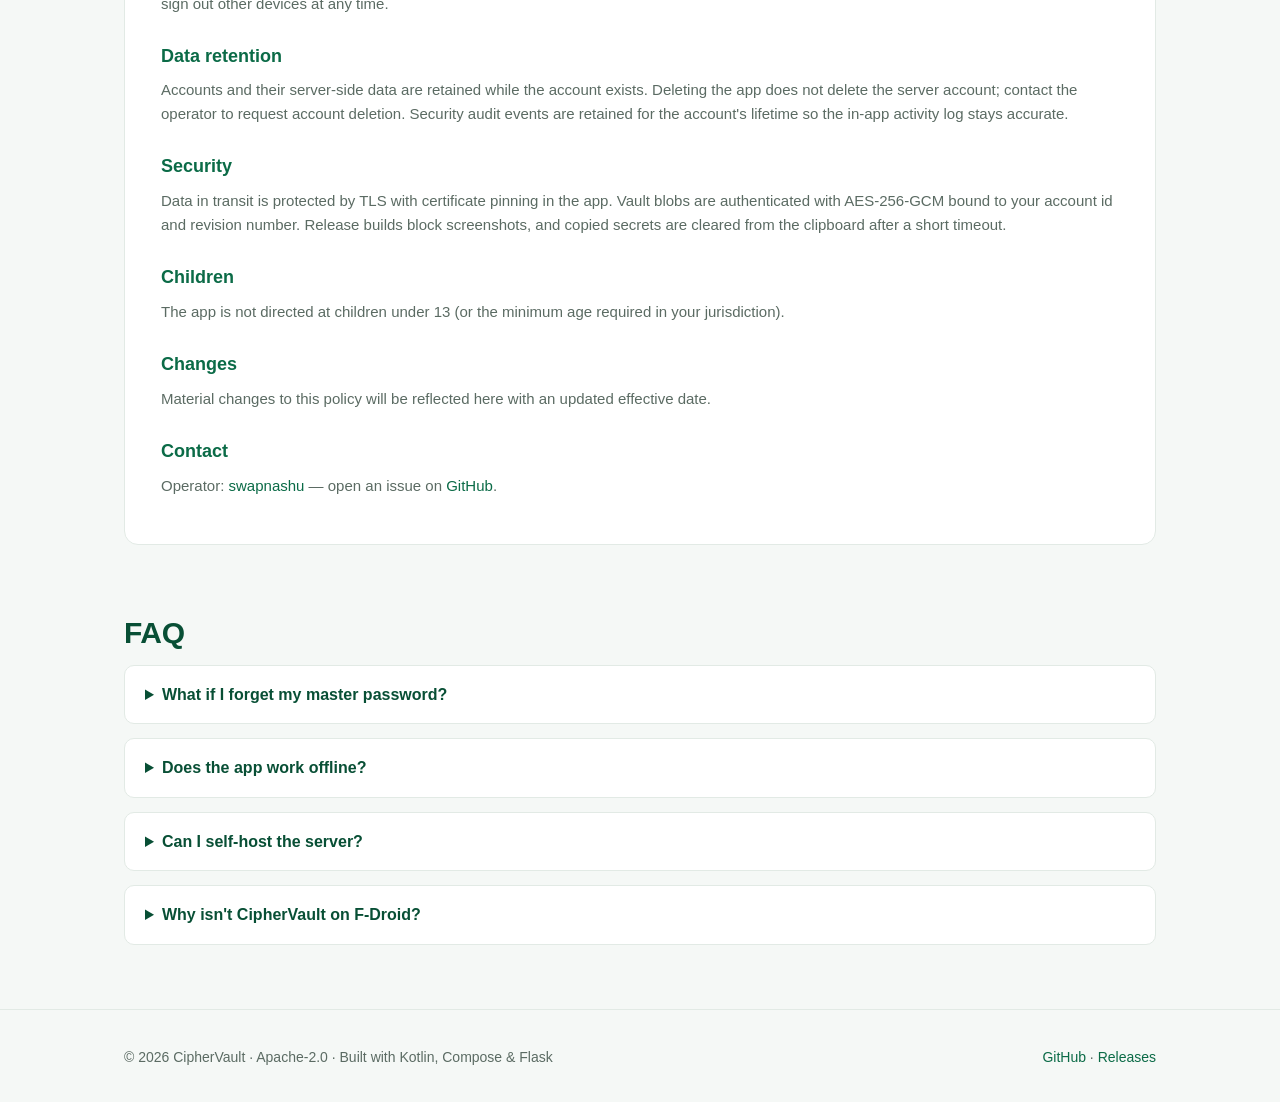
==== commit 5faed9d3: "v0.1.2: friendly errors for features an old server lacks Older deployments have no /audit, /change-p" ====
--- a/docs/index.html
+++ b/docs/index.html
@@ -113,8 +113,8 @@
       <a class="btn btn-primary" href="https://github.com/swapnashu/ciphervault/releases/latest">Download APK</a>
       <a class="btn btn-ghost" href="https://github.com/swapnashu/ciphervault">View source</a>
     </div>
-    <p class="badges">v0.1.1 · Android 8.0+ (API 26) · Apache-2.0 ·
-      <code>SHA-256 8a9fb9d1…20d0df07c</code></p>
+    <p class="badges">v0.1.2 · Android 8.0+ (API 26) · Apache-2.0 ·
+      <code>SHA-256 2a763d21…17f550441</code></p>
   </div>
 </header>
 
@@ -183,14 +183,14 @@
       <p class="sub">Signed release APK, straight from GitHub. Verify the checksum, install, and your vault is yours.</p>
       <div class="btns">
         <a class="btn btn-primary" style="background:#fff;color:var(--green-dark)"
-           href="https://github.com/swapnashu/ciphervault/releases/latest/download/CipherVault-0.1.1-release.apk">Download v0.1.1 APK</a>
+           href="https://github.com/swapnashu/ciphervault/releases/latest/download/CipherVault-0.1.2-release.apk">Download v0.1.2 APK</a>
         <a class="btn btn-ghost" style="border-color:#9FC4B4;color:#fff"
            href="https://github.com/swapnashu/ciphervault/releases">All releases</a>
       </div>
       <div class="meta">
         <div><b>15.5 MB</b>APK size</div>
         <div><b>Android 8.0+</b>minSdk 26</div>
-        <div><b>SHA-256</b><code>8a9fb9d123ac487d34895e4e2506e0eff307ed9c7aeb4da3ed6503a20d0df07c</code></div>
+        <div><b>SHA-256</b><code>2a763d21351f1de99c76c3d8de91bf9925462403a23a4c55c551fda17f550441</code></div>
       </div>
     </div>
   </div>
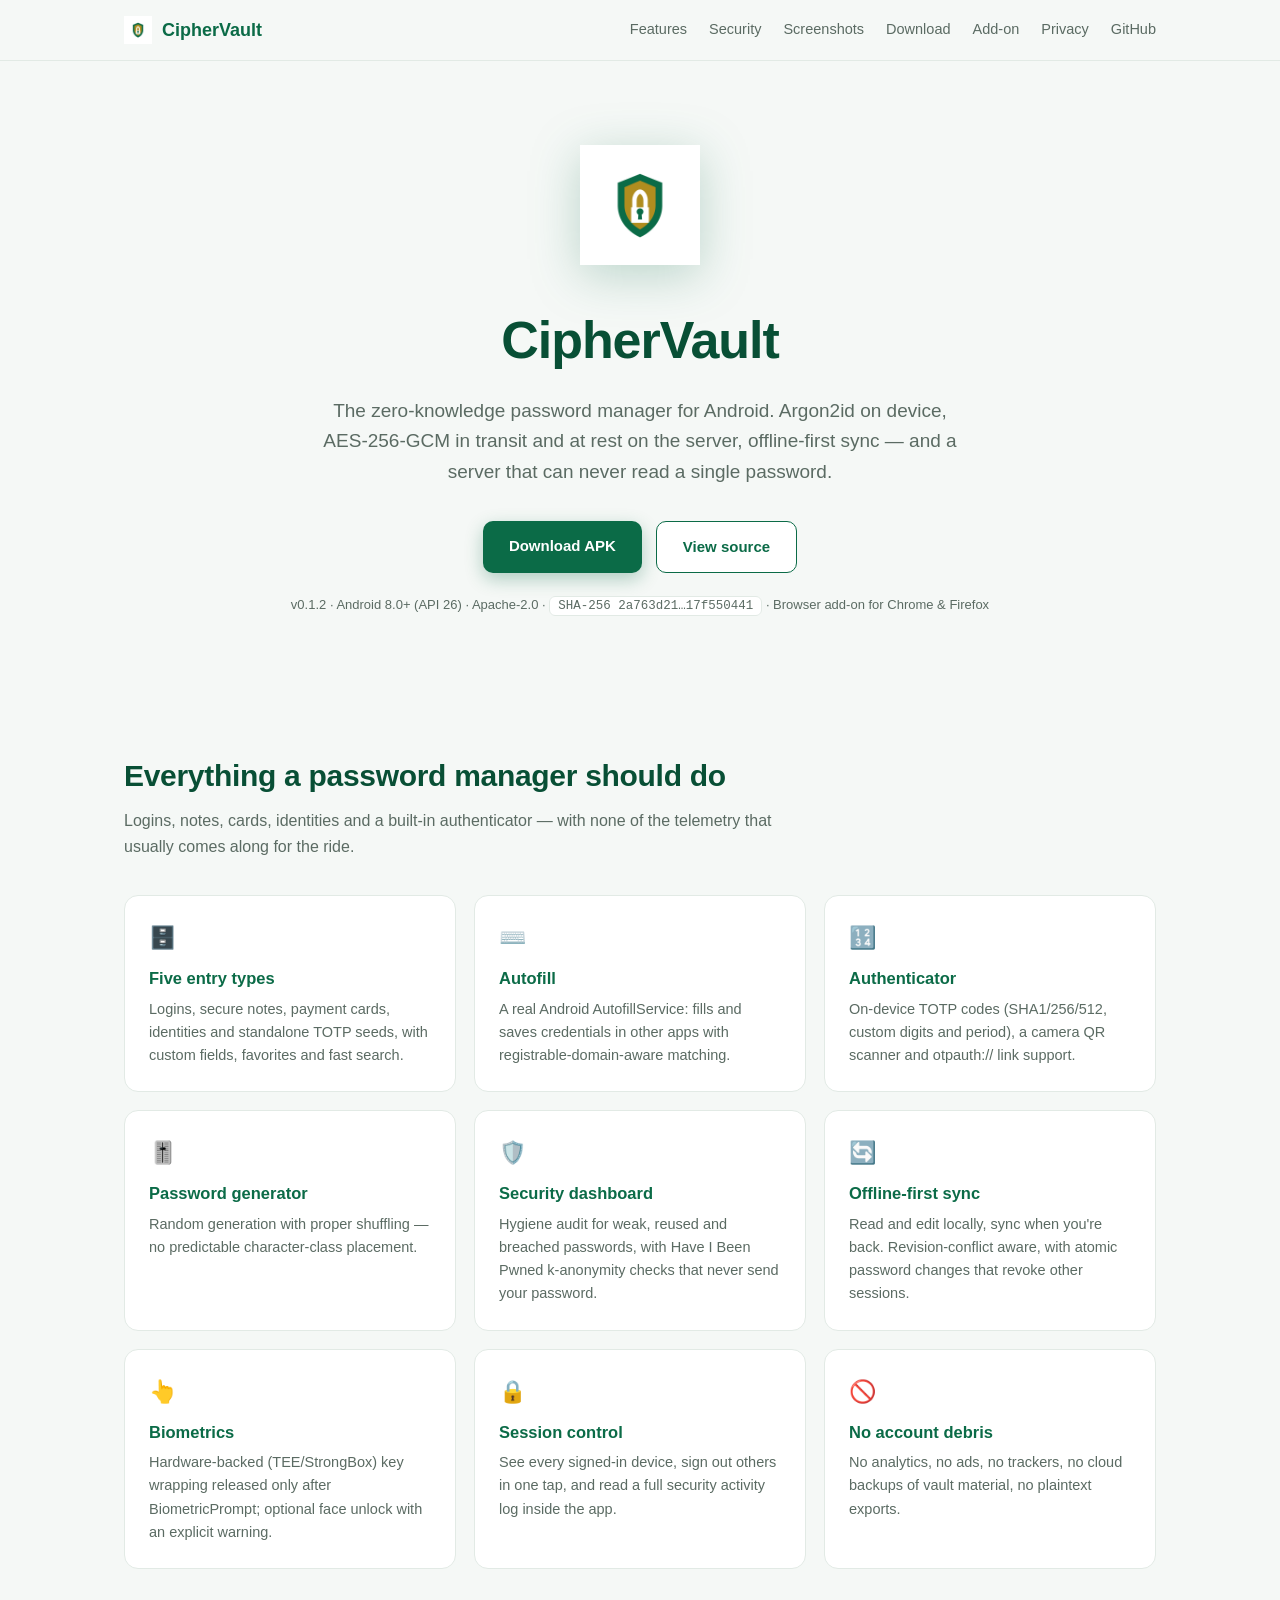
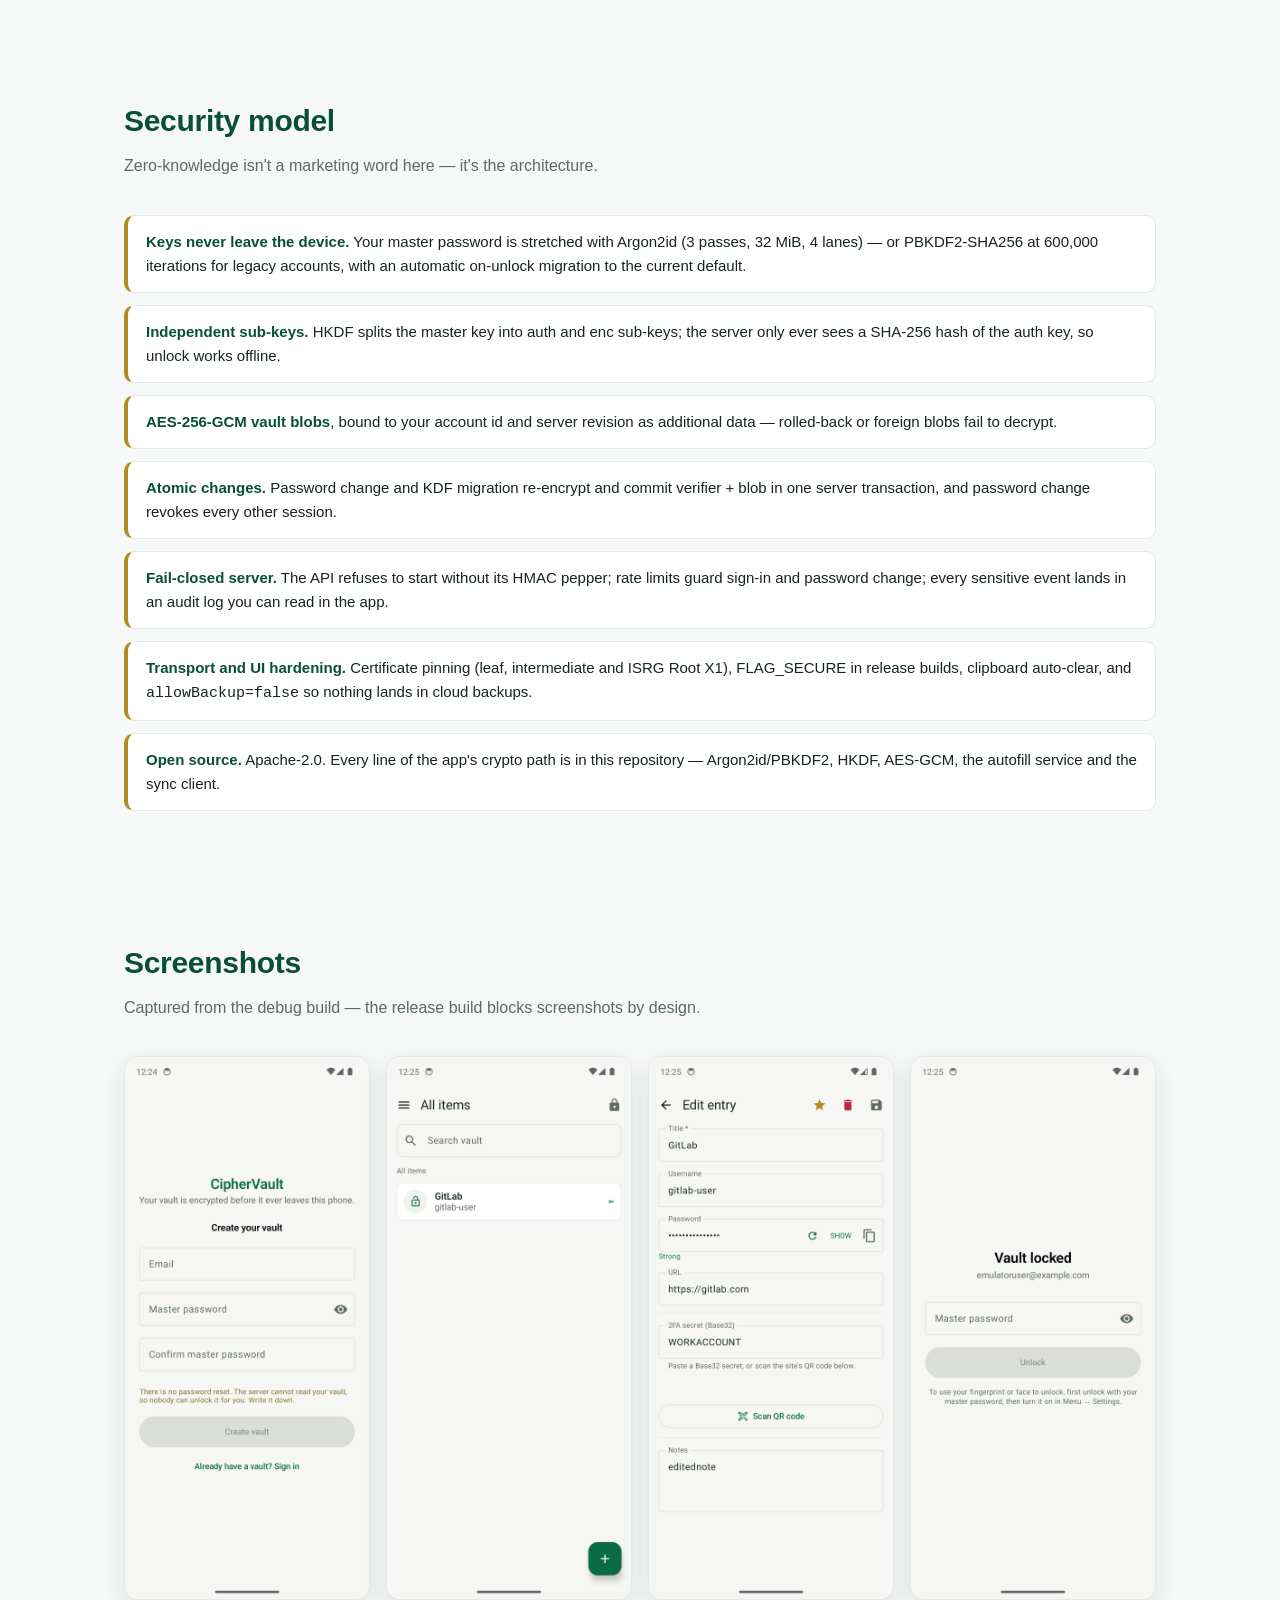
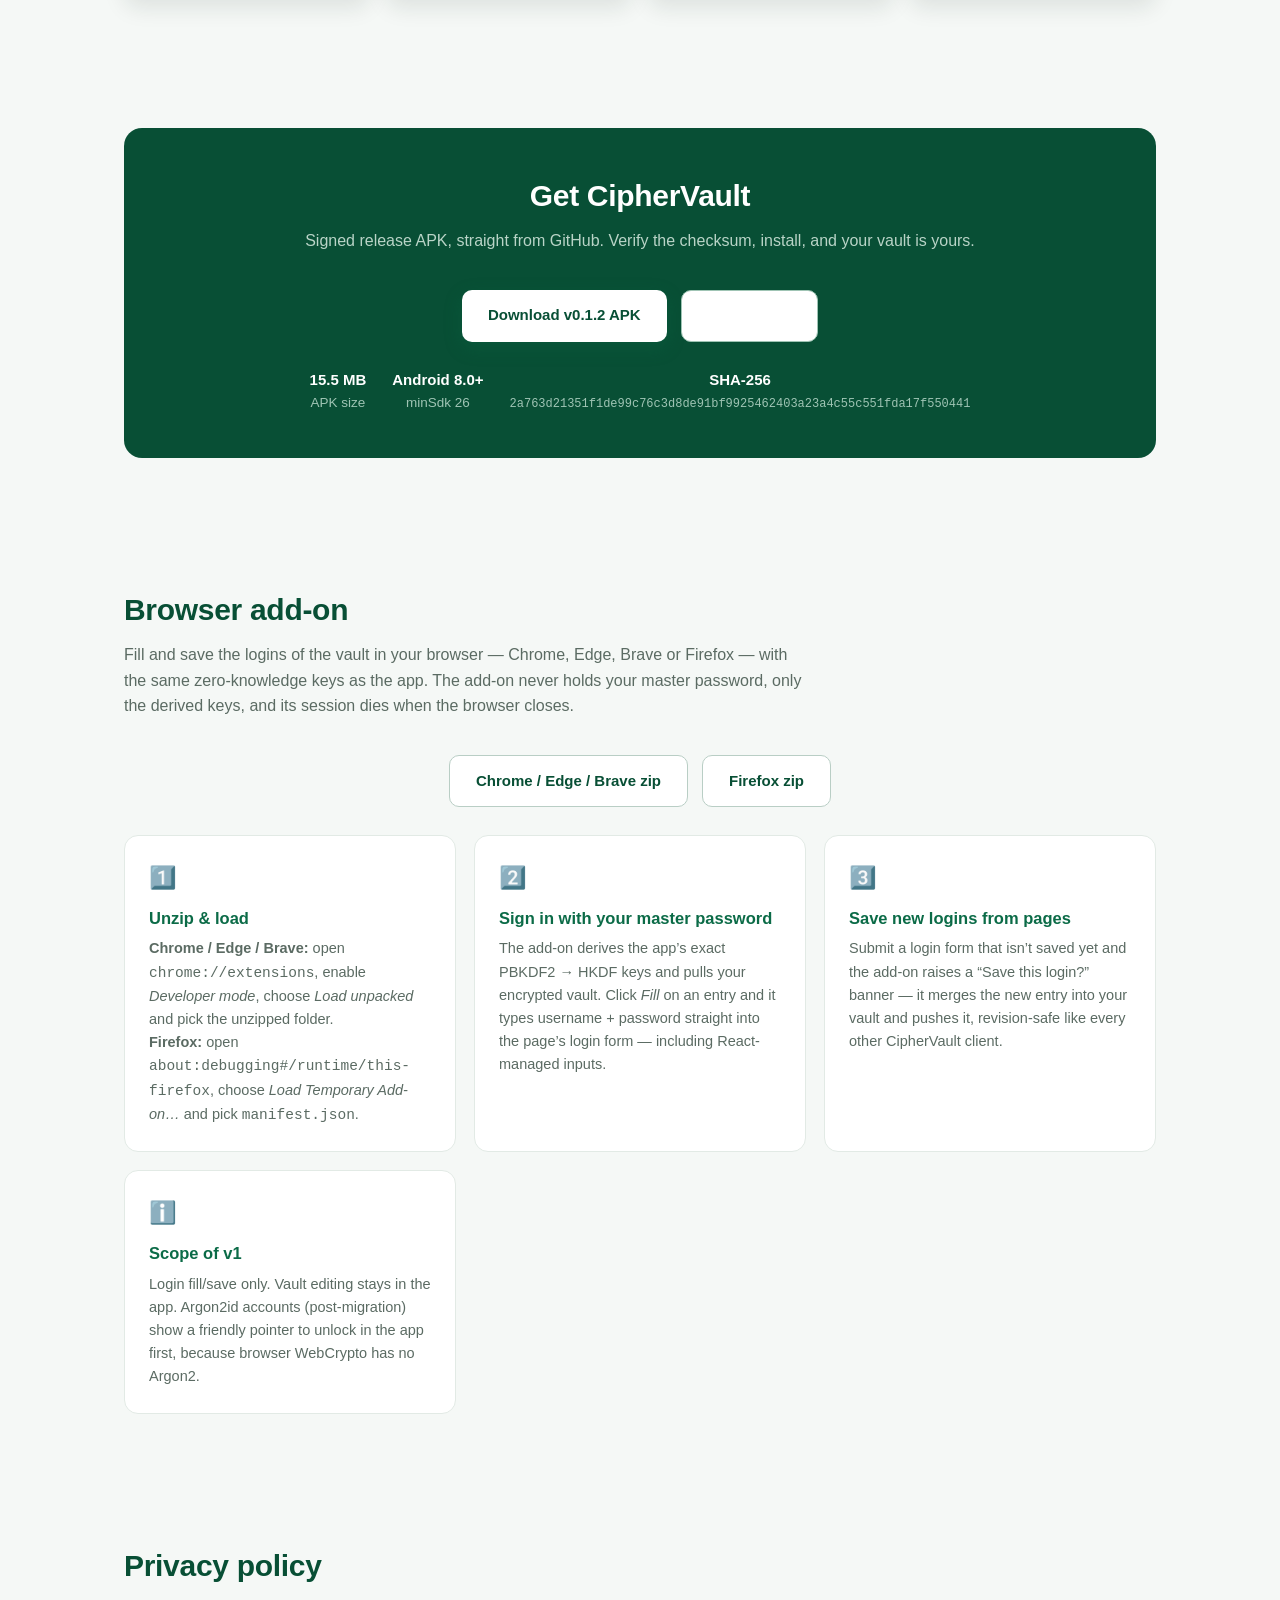
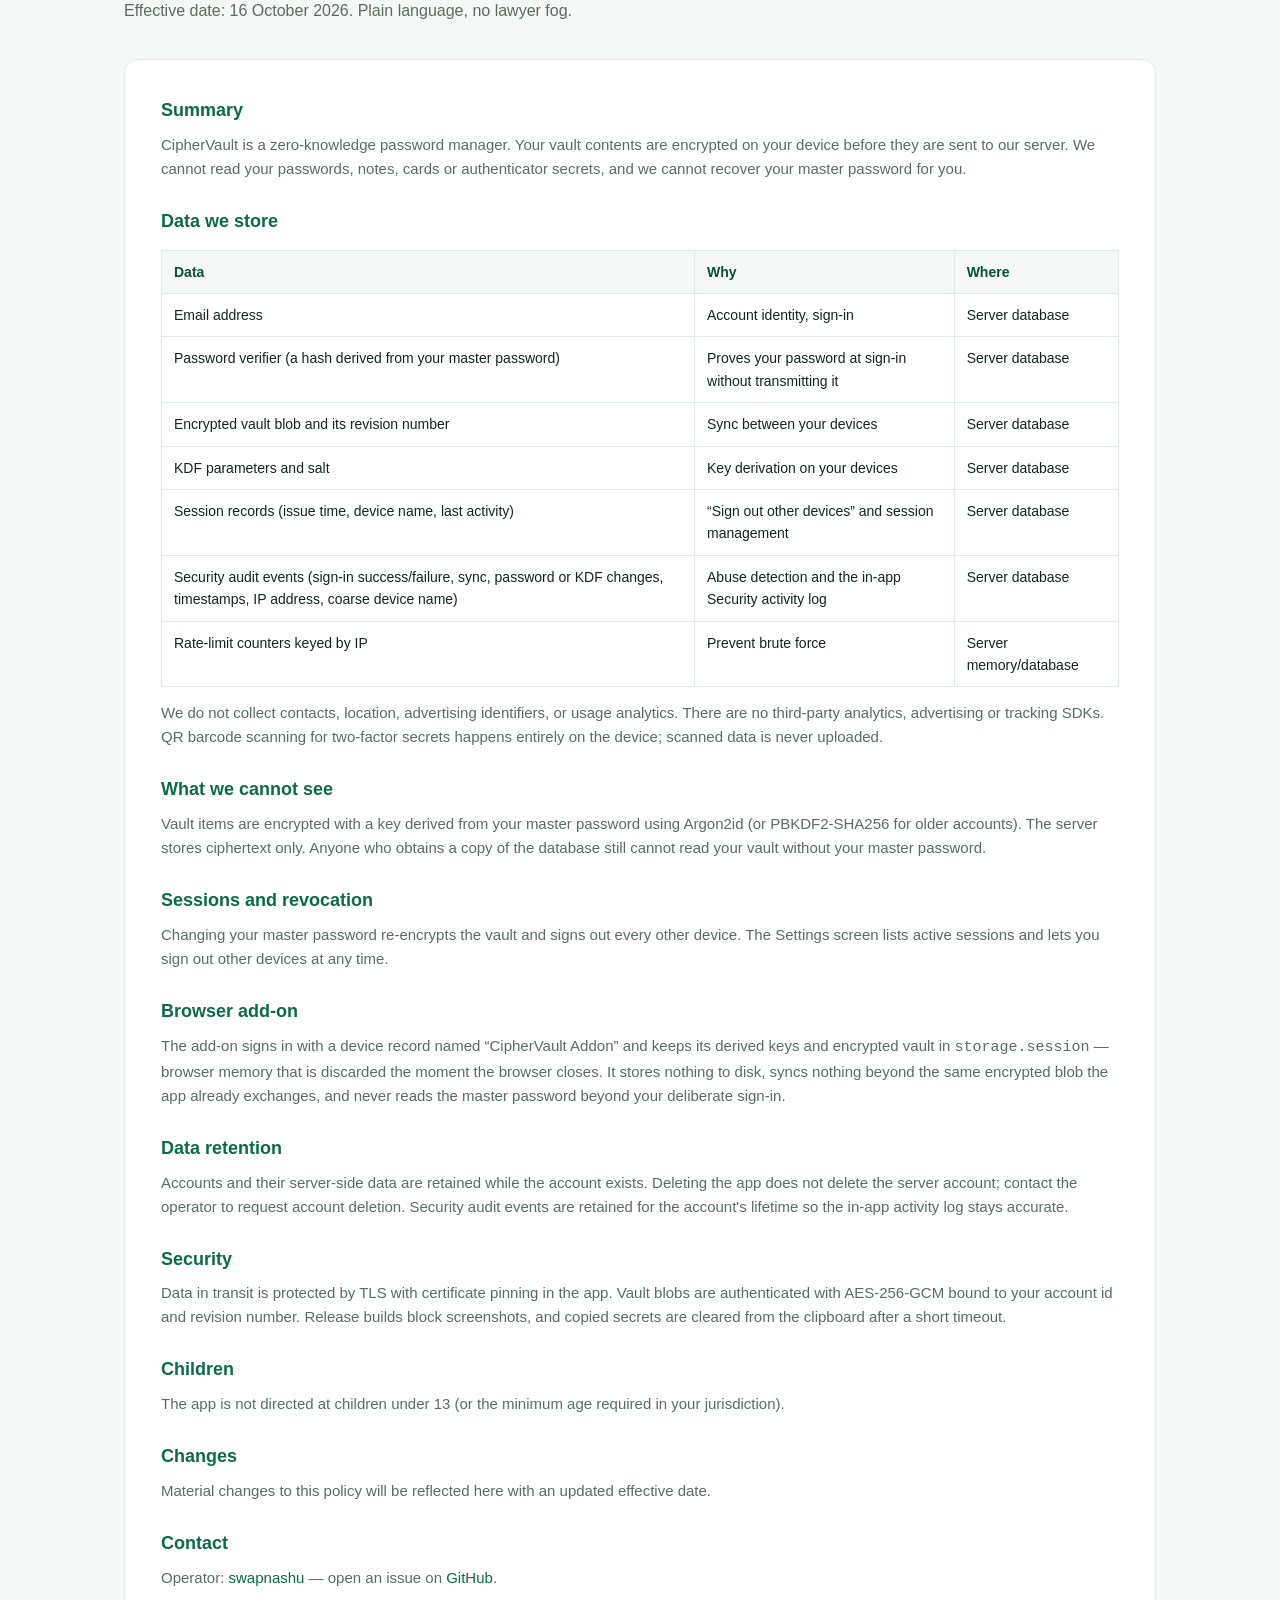
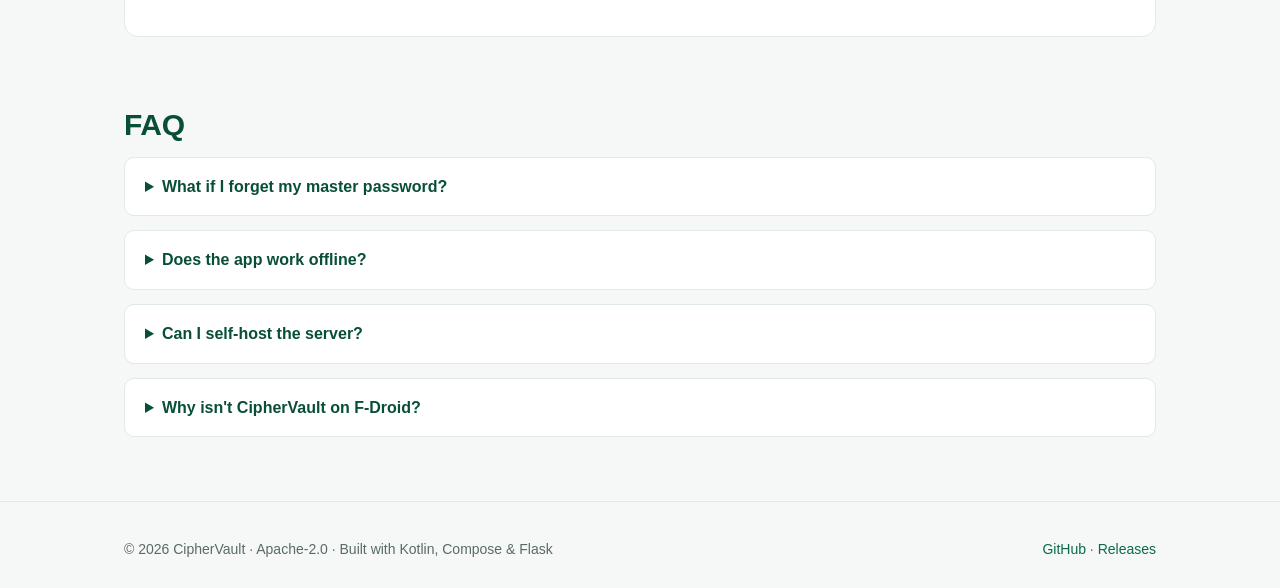
==== commit e81078e8: "Browser add-on (Chromium MV3 + Firefox): fill & save vault logins, zero-knowledge crypto parity with" ====
--- a/docs/index.html
+++ b/docs/index.html
@@ -96,6 +96,7 @@
       <a href="#security">Security</a>
       <a href="#screenshots">Screenshots</a>
       <a href="#download">Download</a>
+      <a href="#addon">Add-on</a>
       <a href="#privacy">Privacy</a>
       <a href="https://github.com/swapnashu/ciphervault">GitHub</a>
     </div>
@@ -114,7 +115,7 @@
       <a class="btn btn-ghost" href="https://github.com/swapnashu/ciphervault">View source</a>
     </div>
     <p class="badges">v0.1.2 · Android 8.0+ (API 26) · Apache-2.0 ·
-      <code>SHA-256 2a763d21…17f550441</code></p>
+      <code>SHA-256 2a763d21…17f550441</code> · Browser add-on for Chrome &amp; Firefox</p>
   </div>
 </header>
 
@@ -196,6 +197,39 @@
   </div>
 </section>
 
+<section id="addon">
+  <div class="wrap">
+    <h2>Browser add-on</h2>
+    <p class="sub">Fill and save the logins of the vault in your browser — Chrome, Edge, Brave or
+    Firefox — with the same zero-knowledge keys as the app. The add-on never holds your master
+    password, only the derived keys, and its session dies when the browser closes.</p>
+    <div class="btns" style="margin-bottom:28px">
+      <a class="btn btn-ghost" style="color:var(--green-dark);border-color:#B9CEC5"
+         href="https://github.com/swapnashu/ciphervault/releases/download/addon-v1.0.0/ciphervault-addon-1.0.0-chromium.zip">Chrome / Edge / Brave zip</a>
+      <a class="btn btn-ghost" style="color:var(--green-dark);border-color:#B9CEC5"
+         href="https://github.com/swapnashu/ciphervault/releases/download/addon-v1.0.0/ciphervault-addon-1.0.0-firefox.zip">Firefox zip</a>
+    </div>
+    <div class="grid">
+      <div class="card"><span class="ico">1️⃣</span><h3>Unzip &amp; load</h3>
+        <p><b>Chrome / Edge / Brave:</b> open <code>chrome://extensions</code>, enable <em>Developer
+        mode</em>, choose <em>Load unpacked</em> and pick the unzipped folder.<br>
+        <b>Firefox:</b> open <code>about:debugging#/runtime/this-firefox</code>, choose <em>Load
+        Temporary Add-on…</em> and pick <code>manifest.json</code>.</p></div>
+      <div class="card"><span class="ico">2️⃣</span><h3>Sign in with your master password</h3>
+        <p>The add-on derives the app&#8217;s exact PBKDF2&nbsp;→&nbsp;HKDF keys and pulls your encrypted
+        vault. Click <em>Fill</em> on an entry and it types username + password straight into the
+        page&#8217;s login form — including React-managed inputs.</p></div>
+      <div class="card"><span class="ico">3️⃣</span><h3>Save new logins from pages</h3>
+        <p>Submit a login form that isn&#8217;t saved yet and the add-on raises a
+        &#8220;Save this login?&#8221; banner — it merges the new entry into your vault and pushes it,
+        revision-safe like every other CipherVault client.</p></div>
+      <div class="card"><span class="ico">ℹ️</span><h3>Scope of v1</h3>
+        <p>Login fill/save only. Vault editing stays in the app. Argon2id accounts (post-migration)
+        show a friendly pointer to unlock in the app first, because browser WebCrypto has no Argon2.</p></div>
+    </div>
+  </div>
+</section>
+
 <section id="privacy">
   <div class="wrap">
     <h2>Privacy policy</h2>
@@ -229,6 +263,13 @@
       <h3>Sessions and revocation</h3>
       <p>Changing your master password re-encrypts the vault and signs out every other device. The
       Settings screen lists active sessions and lets you sign out other devices at any time.</p>
+
+      <h3>Browser add-on</h3>
+      <p>The add-on signs in with a device record named “CipherVault Addon” and keeps its derived
+      keys and encrypted vault in <code>storage.session</code> — browser memory that is discarded
+      the moment the browser closes. It stores nothing to disk, syncs nothing beyond the same
+      encrypted blob the app already exchanges, and never reads the master password beyond your
+      deliberate sign-in.</p>
 
       <h3>Data retention</h3>
       <p>Accounts and their server-side data are retained while the account exists. Deleting the app
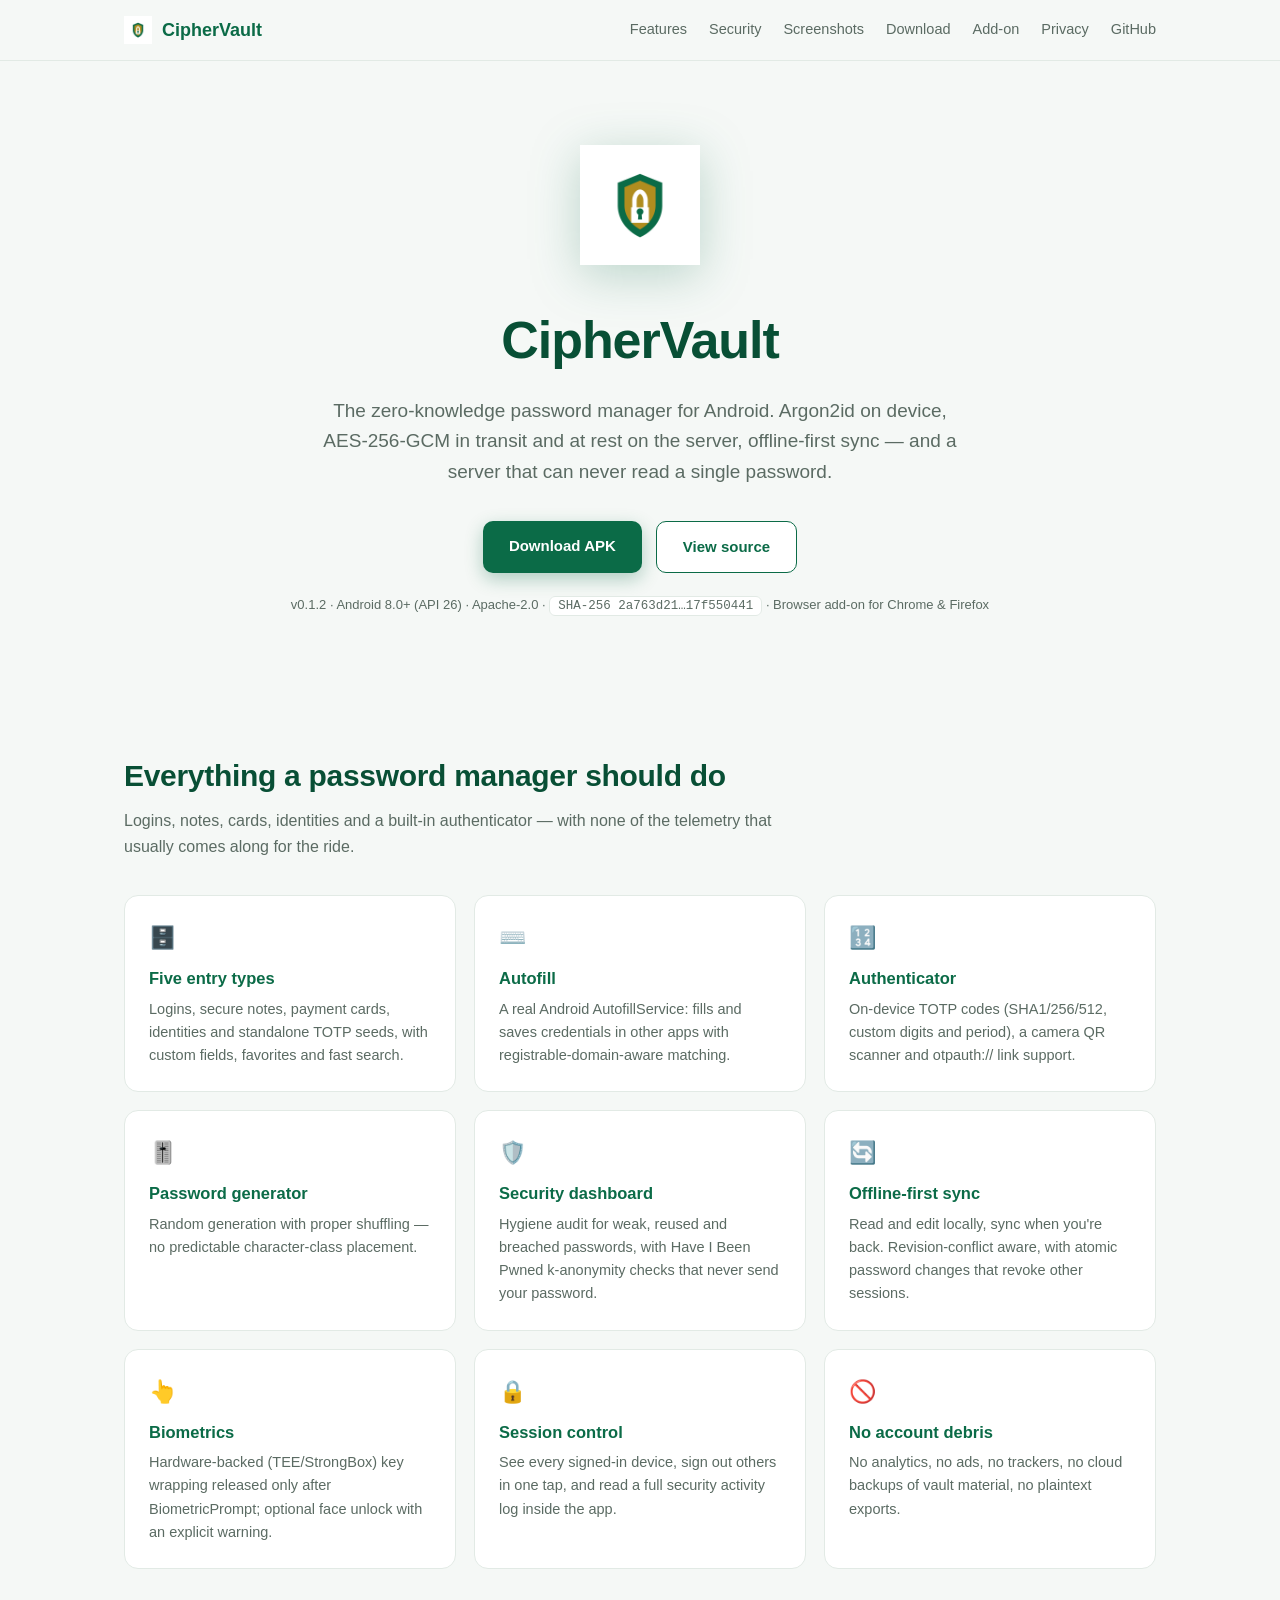
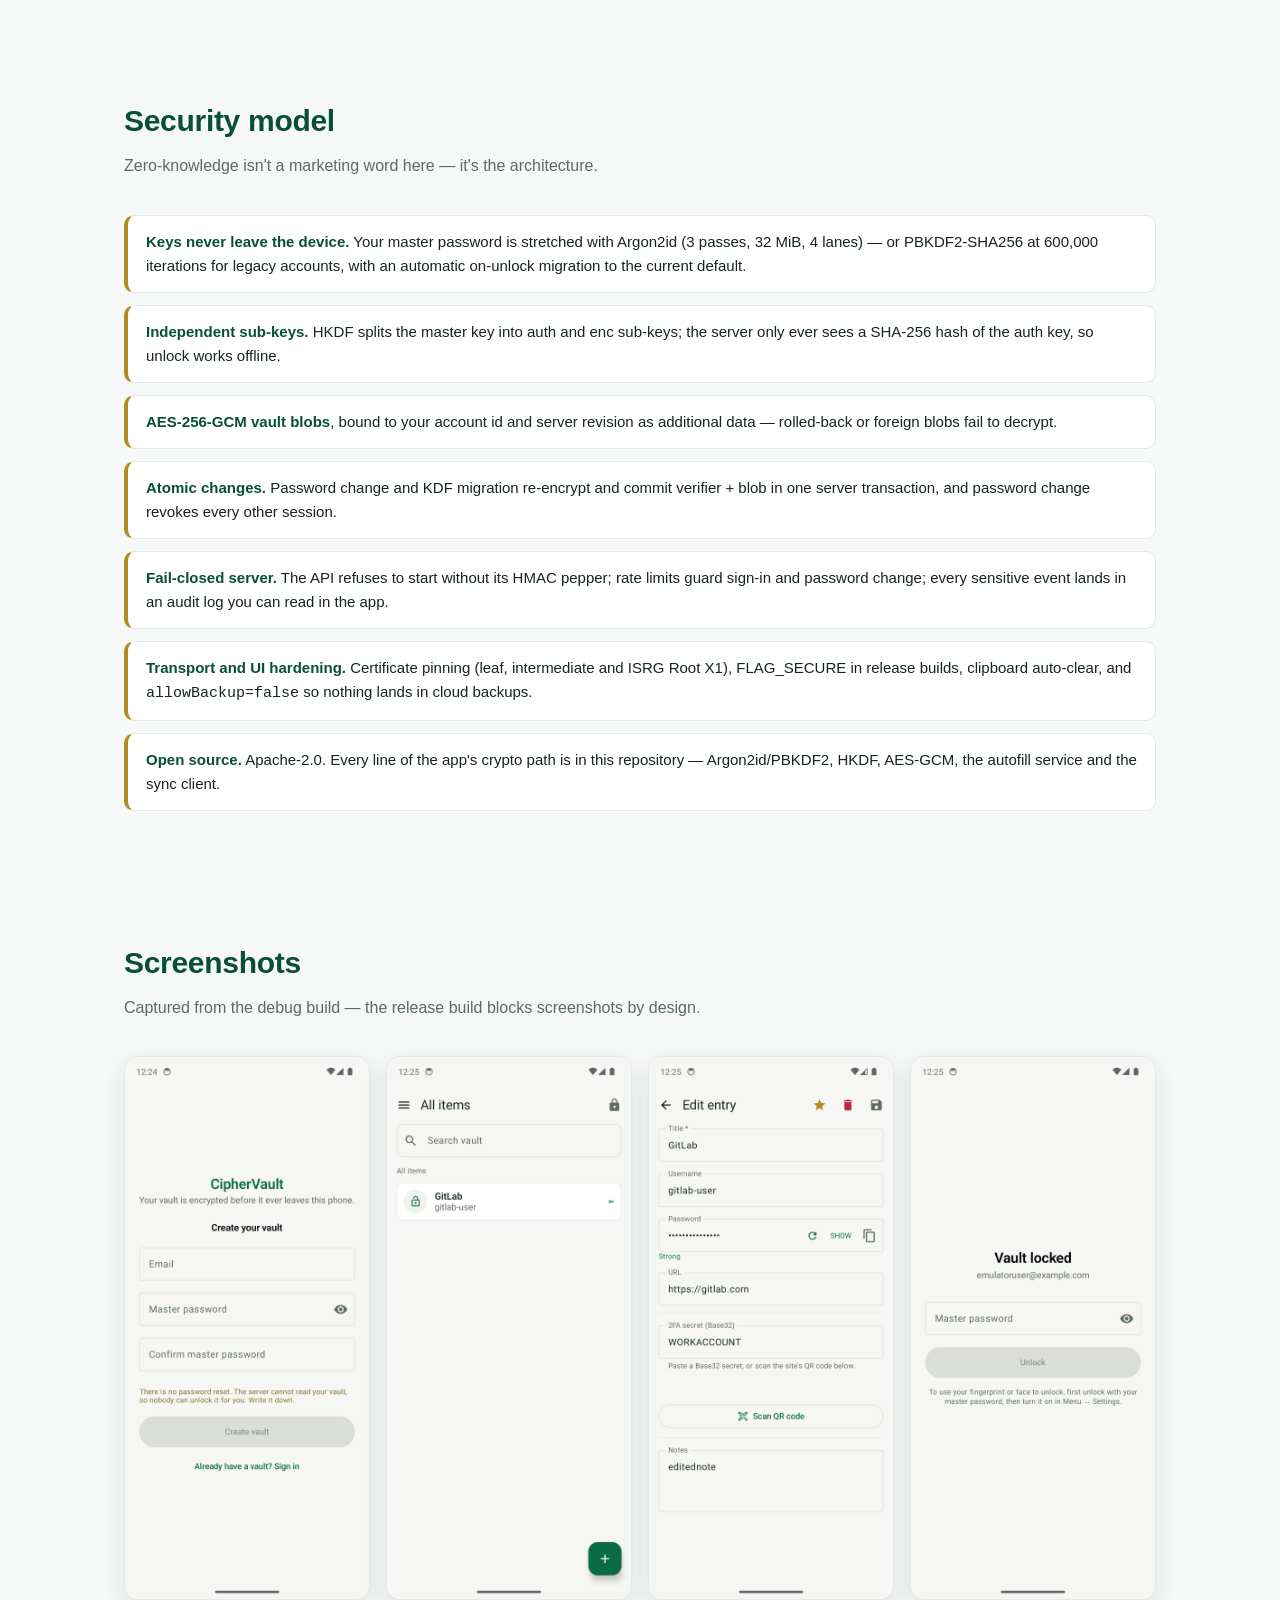
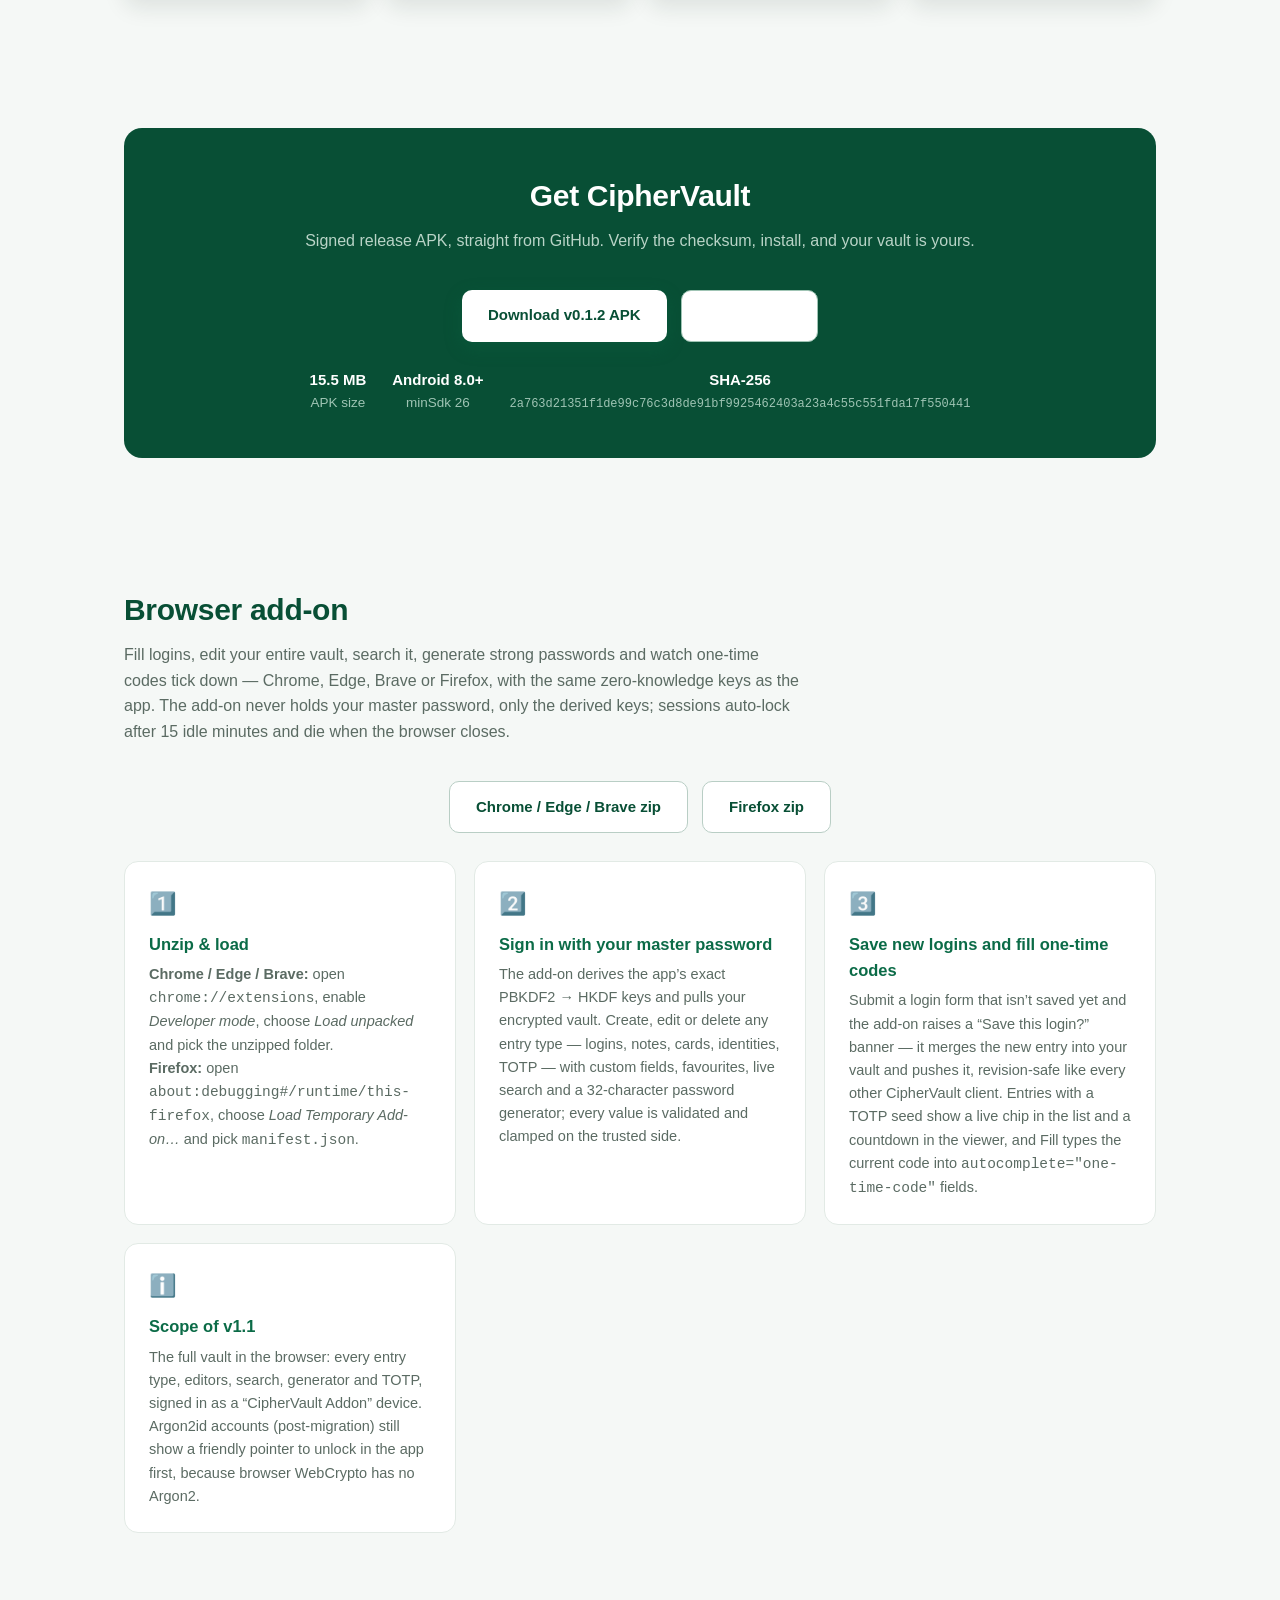
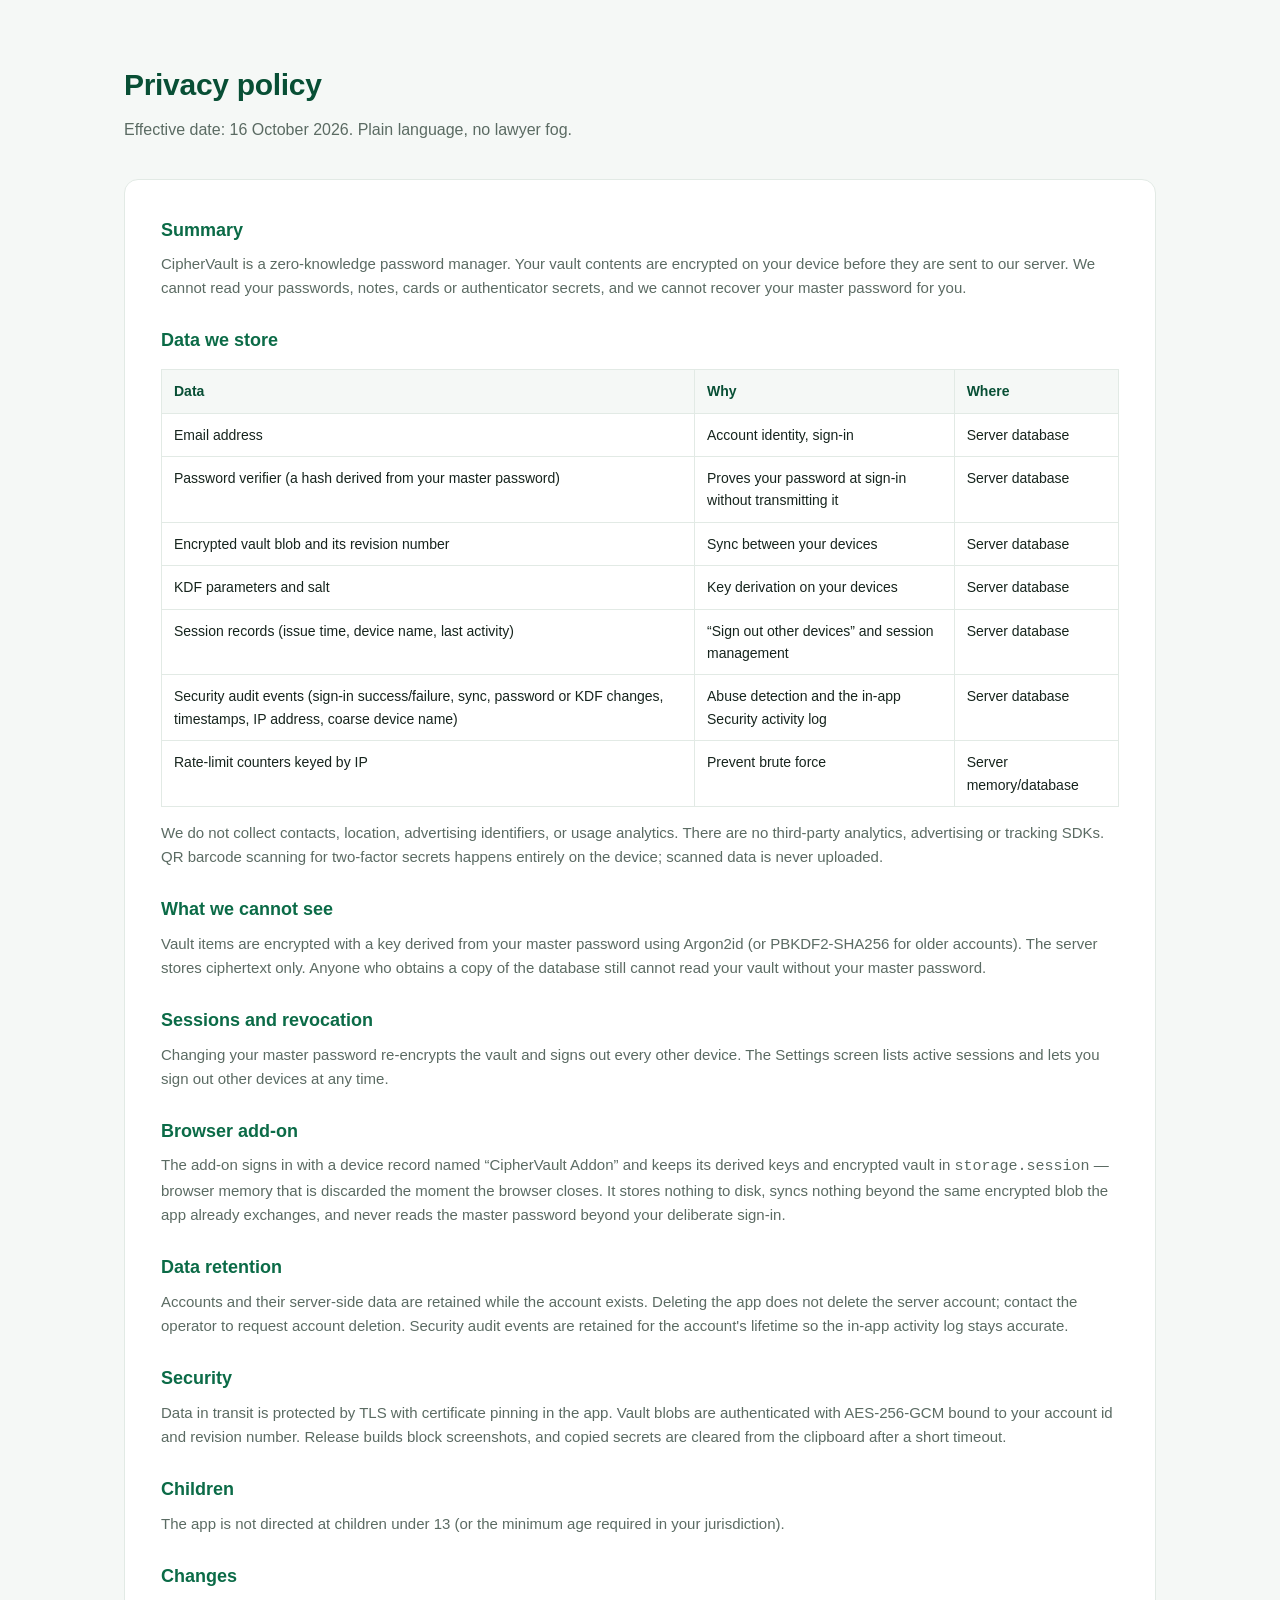
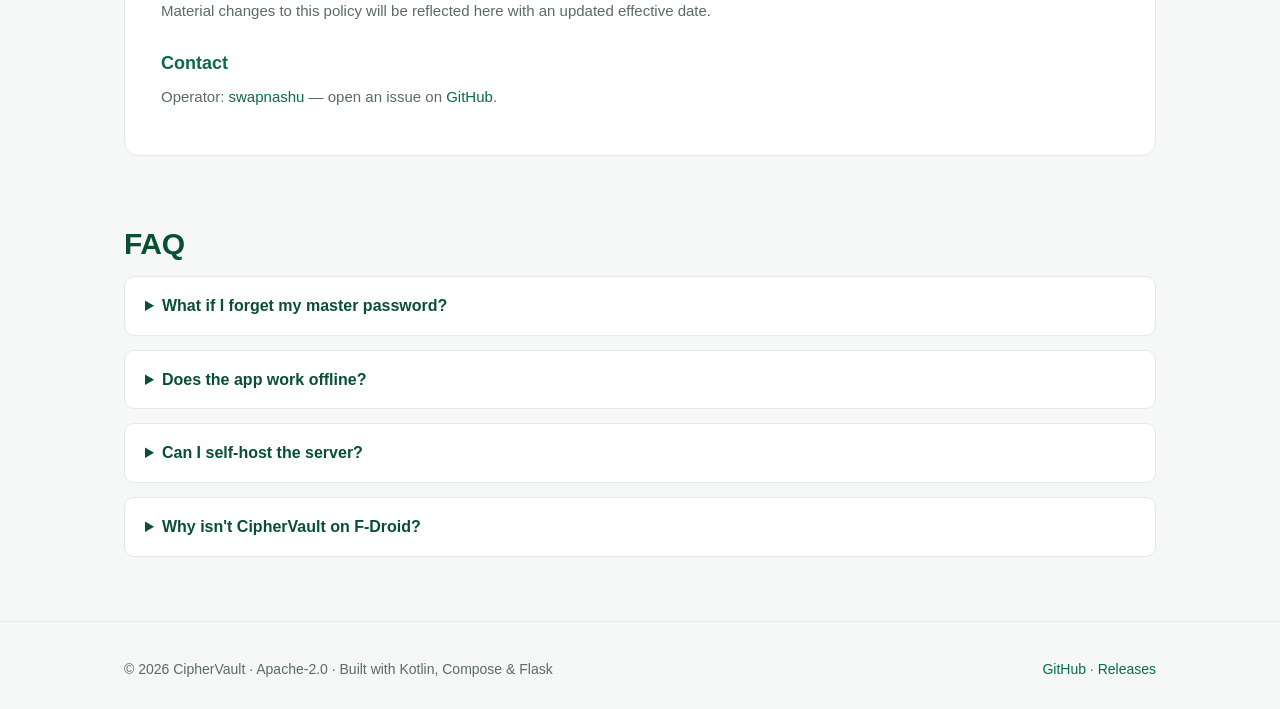
==== commit ba717b99: "Add-on v1.1: vault editing, TOTP codes+fill, search, password generator, auto-lock; hardened input v" ====
--- a/docs/index.html
+++ b/docs/index.html
@@ -200,14 +200,16 @@
 <section id="addon">
   <div class="wrap">
     <h2>Browser add-on</h2>
-    <p class="sub">Fill and save the logins of the vault in your browser — Chrome, Edge, Brave or
-    Firefox — with the same zero-knowledge keys as the app. The add-on never holds your master
-    password, only the derived keys, and its session dies when the browser closes.</p>
+    <p class="sub">Fill logins, edit your entire vault, search it, generate strong
+    passwords and watch one-time codes tick down — Chrome, Edge, Brave or Firefox,
+    with the same zero-knowledge keys as the app. The add-on never holds your master
+    password, only the derived keys; sessions auto-lock after 15 idle minutes and die
+    when the browser closes.</p>
     <div class="btns" style="margin-bottom:28px">
       <a class="btn btn-ghost" style="color:var(--green-dark);border-color:#B9CEC5"
-         href="https://github.com/swapnashu/ciphervault/releases/download/addon-v1.0.0/ciphervault-addon-1.0.0-chromium.zip">Chrome / Edge / Brave zip</a>
+         href="https://github.com/swapnashu/ciphervault/releases/download/addon-v1.1.0/ciphervault-addon-1.1.0-chromium.zip">Chrome / Edge / Brave zip</a>
       <a class="btn btn-ghost" style="color:var(--green-dark);border-color:#B9CEC5"
-         href="https://github.com/swapnashu/ciphervault/releases/download/addon-v1.0.0/ciphervault-addon-1.0.0-firefox.zip">Firefox zip</a>
+         href="https://github.com/swapnashu/ciphervault/releases/download/addon-v1.1.0/ciphervault-addon-1.1.0-firefox.zip">Firefox zip</a>
     </div>
     <div class="grid">
       <div class="card"><span class="ico">1️⃣</span><h3>Unzip &amp; load</h3>
@@ -217,15 +219,20 @@
         Temporary Add-on…</em> and pick <code>manifest.json</code>.</p></div>
       <div class="card"><span class="ico">2️⃣</span><h3>Sign in with your master password</h3>
         <p>The add-on derives the app&#8217;s exact PBKDF2&nbsp;→&nbsp;HKDF keys and pulls your encrypted
-        vault. Click <em>Fill</em> on an entry and it types username + password straight into the
-        page&#8217;s login form — including React-managed inputs.</p></div>
-      <div class="card"><span class="ico">3️⃣</span><h3>Save new logins from pages</h3>
+        vault. Create, edit or delete any entry type — logins, notes, cards, identities, TOTP —
+        with custom fields, favourites, live search and a 32-character password generator; every
+        value is validated and clamped on the trusted side.</p></div>
+      <div class="card"><span class="ico">3️⃣</span><h3>Save new logins and fill one-time codes</h3>
         <p>Submit a login form that isn&#8217;t saved yet and the add-on raises a
         &#8220;Save this login?&#8221; banner — it merges the new entry into your vault and pushes it,
-        revision-safe like every other CipherVault client.</p></div>
-      <div class="card"><span class="ico">ℹ️</span><h3>Scope of v1</h3>
-        <p>Login fill/save only. Vault editing stays in the app. Argon2id accounts (post-migration)
-        show a friendly pointer to unlock in the app first, because browser WebCrypto has no Argon2.</p></div>
+        revision-safe like every other CipherVault client. Entries with a TOTP seed show a live
+        chip in the list and a countdown in the viewer, and Fill types the current code into
+        <code>autocomplete="one-time-code"</code> fields.</p></div>
+      <div class="card"><span class="ico">ℹ️</span><h3>Scope of v1.1</h3>
+        <p>The full vault in the browser: every entry type, editors, search, generator and TOTP,
+        signed in as a &#8220;CipherVault Addon&#8221; device. Argon2id accounts (post-migration)
+        still show a friendly pointer to unlock in the app first, because browser WebCrypto has
+        no Argon2.</p></div>
     </div>
   </div>
 </section>
